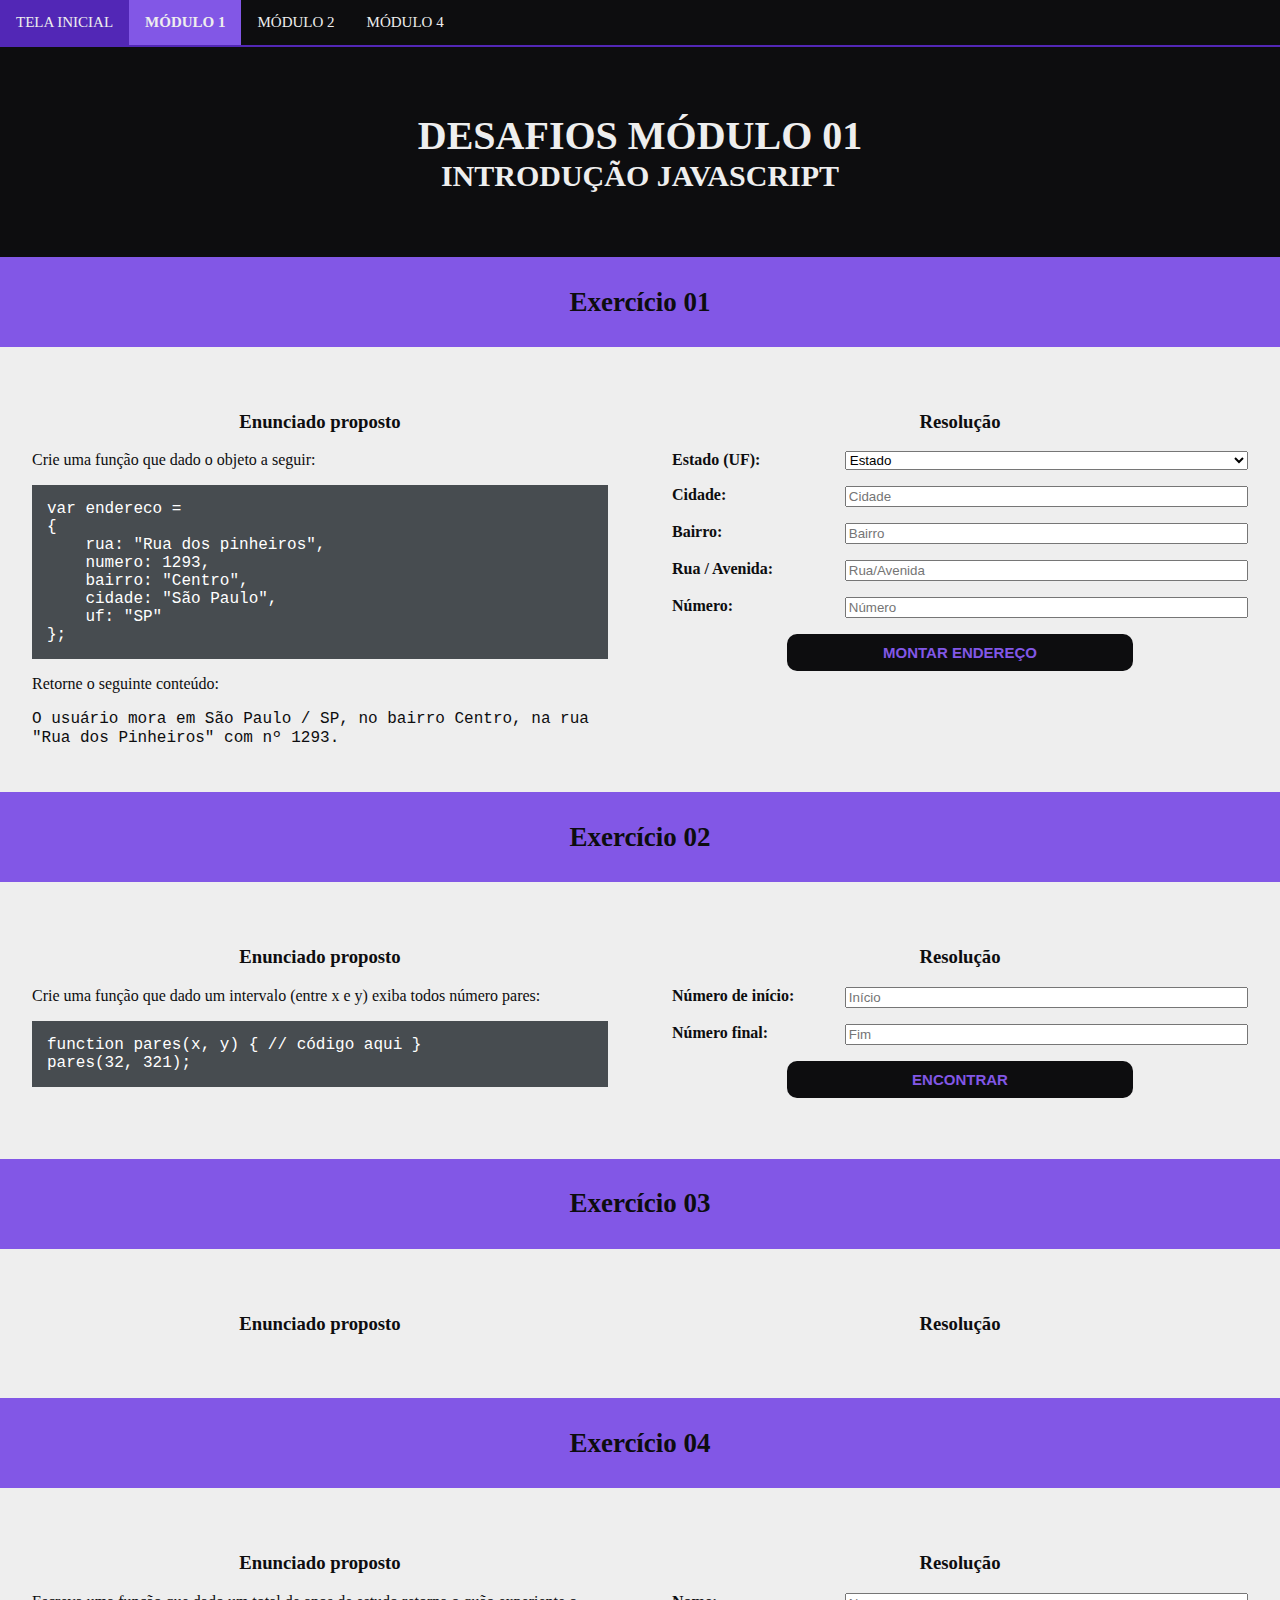
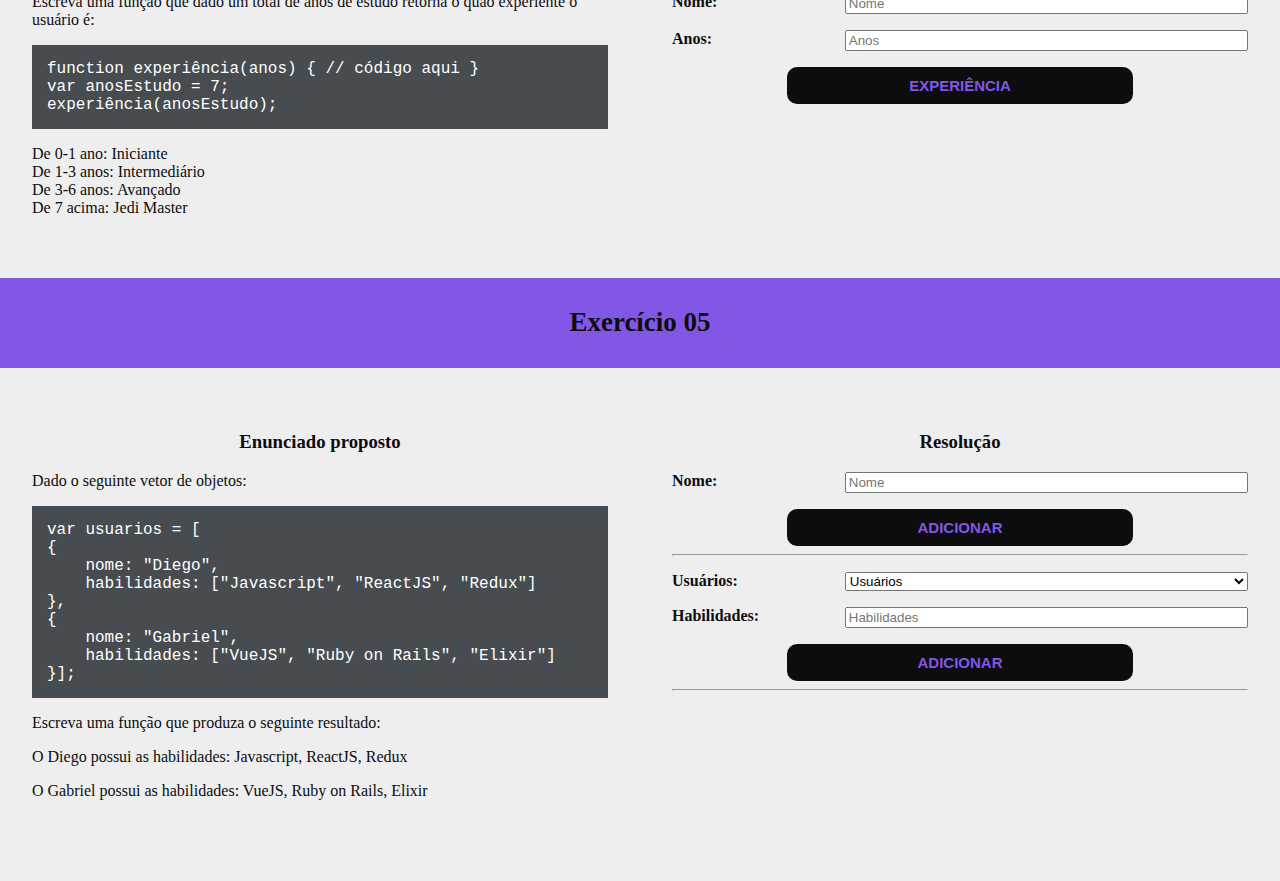
==== Desafios/modulo1.html @ 10e3eae5 "Retirando imagem meta tag" ====
<!DOCTYPE html>
<html lang="pt-BR">
<head>
    <meta charset="UTF-8">
    <meta name="viewport" content="width=device-width, initial-scale=1.0">
    <meta name="author" content="João Almeida">
    
    <link rel="stylesheet" type="text/css" href="../styles/colors.css">
    <link rel="stylesheet" type="text/css" href="../styles/style.css">
    <link rel="stylesheet" type="text/css" href="../styles/form.css">

    <link rel="shortcut icon" href="../img/favicon.png" type="image/png">
    <title>Módulo 1</title>
</head>
<body>
    <header>
        <nav id="navMenu">
        </nav>
        <div class="headerDesafios">
            <h1>Desafios módulo 01</h1>
            <h2>Introdução JavaScript</h2>
        </div>
    </header>
    <main>
        <div class="exerciseNumber">
            <h2>Exercício 01</h2>
        </div>
        <div class="grade">
            <section class="coluna">
                <h3 class="text-center">Enunciado proposto</h3>
                <p>Crie uma função que dado o objeto a seguir:</p>
                <pre class="codigo"><code>var endereco =
{
    rua: "Rua dos pinheiros",
    numero: 1293,
    bairro: "Centro",
    cidade: "São Paulo",
    uf: "SP"
};</code></pre>
                <p>Retorne o seguinte conteúdo:</p>
                <code>
                    O usuário mora em São Paulo / SP, no bairro Centro, na rua "Rua dos Pinheiros"
                    com nº 1293.
                </code>
            </section>
            <section class="coluna">
                <h3 class="text-center">Resolução</h3>
                <form method="POST">
                    <p>
                        <label for="txtEstado">Estado (UF):</label>
                        <select id="txtEstado">
                            <option value="">Estado</option>
                            <option value="PR">Paraná</option>
                            <option value="SC">Santa Catarina</option>
                            <option value="RS">Rio Grande do Sul</option>
                            <option value="SP">São Paulo</option>
                            <option value="RJ">Rio de Janeiro</option>
                            <option value="ES">Espirito Santo</option>
                        </select>
                    </p>
                    <p>
                        <label for="txtCidade">Cidade:</label>
                        <input type="text" id="txtCidade" placeholder="Cidade" />
                    </p>
                    <p>
                        <label for="txtBairro">Bairro:</label>
                        <input type="text" id="txtBairro" placeholder="Bairro" />
                    </p>
                    <p>
                        <label for="txtRua">Rua / Avenida:</label>
                        <input type="text" id="txtRua" placeholder="Rua/Avenida" />
                    </p>
                    <p>
                        <label for="txtNumero">Número:</label>
                        <input type="number" id="txtNumero" placeholder="Número" />
                    </p>
                    <button id="btnEndereco" class="btnForm" onclick="montaEndereco()">Montar endereço</button>
                </form>
                <p>
                    <span id="spanEnderecoCompleto"></span>
                </p>
            </section>
        </div>
        <div class="exerciseNumber">
            <h2>Exercício 02</h2>
        </div>
        <div class="grade">
            <section class="coluna enunciado">
                <h3 class="text-center">Enunciado proposto</h3>
                <p>Crie uma função que dado um intervalo (entre x e y) exiba todos número pares:</p>
                <pre class="codigo"><code>function pares(x, y) { // código aqui }
pares(32, 321);</code></pre>
            </section>
            <section class="coluna">
                <h3 class="text-center">Resolução</h3>
                <form method="POST">
                    <p>
                        <label for="txtInicio">Número de início:</label>
                        <input type="number" id="txtInicio" placeholder="Início" />
                    </p>
                    <p>
                        <label for="txtFim">Número final:</label>
                        <input type="number" id="txtFim" placeholder="Fim" />
                    </p>
                    <button id="btnPares" class="btnForm" onclick="pares()">Encontrar</button>
                </form>
                <p>
                    <span id="spanPares"></span>
                </p>
            </section>
        </div>
        <div class="exerciseNumber">
            <h2>Exercício 03</h2>
        </div>
        <div class="grade">
            <section class="coluna enunciado">
                <h3 class="text-center">Enunciado proposto</h3>
            </section>
            <section class="coluna resulucao">
                <h3 class="text-center">Resolução</h3>
            </section>
        </div>
        <div class="exerciseNumber">
            <h2>Exercício 04</h2>
        </div>
        <div class="grade">
            <section class="coluna enunciado">
                <h3 class="text-center">Enunciado proposto</h3>
                <p>Escreva uma função que dado um total de anos de estudo retorna o
                    quão experiente o usuário é:</p>
                <pre class="codigo"><code>function experiência(anos) { // código aqui }
var anosEstudo = 7;
experiência(anosEstudo);</code></pre>
                <ul id="listNivelExperienci">
                    <li>De 0-1 ano: Iniciante</li>
                    <li>De 1-3 anos: Intermediário</li>
                    <li>De 3-6 anos: Avançado</li>
                    <li>De 7 acima: Jedi Master</li>
                </ul>
            </section>
            <section class="coluna resulucao">
                <h3 class="text-center">Resolução</h3>
                <form method="POST" aria-labelledby="">
                    <p>
                        <label for="txtName">Nome:</label>
                        <input type="text" id="txtName" placeholder="Nome" aria-required="true" >
                    </p>
                    <p>
                        <label for="txtAge">Anos:</label>
                        <input type="number" id="txtAge" placeholder="Anos" aria-required="true" />
                    </p>
                    <button id="btnExperience" class="btnForm" onclick="experiencia()">Experiência</button>
                    <p><span id="spanExperience"></span></p>
                </form>
            </section>
        </div>
        <div class="exerciseNumber">
            <h2>Exercício 05</h2>
        </div>
        <div class="grade">
            <section class="coluna enunciado">
                <h3 class="text-center">Enunciado proposto</h3>
                <p>Dado o seguinte vetor de objetos:</p>
                <pre class="codigo"><code>var usuarios = [
{
    nome: "Diego",
    habilidades: ["Javascript", "ReactJS", "Redux"]
},
{
    nome: "Gabriel",
    habilidades: ["VueJS", "Ruby on Rails", "Elixir"]
}];</code></pre>
                <p>Escreva uma função que produza o seguinte resultado:</p>
                <p>O Diego possui as habilidades: Javascript, ReactJS, Redux</p>
                <p>O Gabriel possui as habilidades: VueJS, Ruby on Rails, Elixir</p>
            </section>
            <section class="coluna resulucao">
                <h3 class="text-center">Resolução</h3>
                <form method="post">
                    <p>
                        <label for="txtUser">Nome:</label>
                        <input type="text" id="txtUser" placeholder="Nome" />
                    </p>
                    <button type="button" class="btnForm" onclick="addUser()">Adicionar</button>
                    <hr>
                    <p>
                        <label for="ddlUsers">Usuários:</label>
                        <select id="ddlUsers">
                            <option value="">Usuários</option>
                        </select>
                        <input type="hidden" id="inputHiden">
                    </p>
                    <p>
                        <label for="txtHabilidade">Habilidades:</label>
                        <input type="text" id="txtHabilidade" placeholder="Habilidades" >
                    </p>
                    <span id="spanErro"></span>
                    <button type="button" class="btnForm" onclick="addHability()">Adicionar</button>
                </form>
                <hr>
                <ol type="1" id="listUsers">
                </ol>
            </section>
        </div>
    </main>
    <script src="../script/menu.js"></script>
    <script type="application/javascript">
        document.getElementById('btnEndereco')
                .addEventListener('click', () => event.preventDefault());
        document.getElementById('btnPares')
                .addEventListener('click', () => event.preventDefault());
        document.getElementById('btnExperience')
                .addEventListener('click', () => event.preventDefault());
        
        /* Exercício 01 */
        function montaEndereco() {
            var getState = document.getElementById('txtEstado').value;
            var getCity = document.getElementById('txtCidade').value;
            var getNeighborhood = document.getElementById('txtBairro').value;
            var getStreet = document.getElementById('txtRua').value;
            var getNumber = document.getElementById('txtNumero').value;

            const spanEndereco = document.getElementById('spanEnderecoCompleto');
            if (getState == ""
                || getCity == ""
                || getNeighborhood == ""
                || getStreet == ""
                || getNumber == ""
                )
            {
                spanEndereco.innerHTML = "Preencha todos os campos!";
                spanEndereco.style.color = "red";
                return;
            }

            const address = "O usuário mora em " + getCity + " / " + getState +
                ", no bairro " + getNeighborhood + ", na rua " + getStreet
                + " nº " + getNumber;
            
            spanEndereco.innerHTML = address;
            spanEndereco.removeAttribute('style');
        };

        /* Exercício 02 */
        function pares() {
            var x = document.getElementById('txtInicio').value;
            var y = document.getElementById('txtFim').value;
            const spanResult = document.getElementById('spanPares');

            if (x == '' || y == ''){
                spanResult.innerText = 'Preencha todos os campos!';
                spanResult.style.color = 'red';
                return;
            };

            x = parseFloat(x);
            y = parseFloat(y);

            if (x > y) {
                const z = x;
                x = y;
                y = z;
            }

            var list = [];
            while (x <= y) {
                if (x % 2 == 0)
                    list.push(x);
                
                x += 1;
            }
            
            if (list.length > 0)
                spanResult.innerText = 'Números pares: ' + list;
            else
                spanResult.innerText = 'Nenhum número par!';

            spanResult.removeAttribute('style');
        }

        /* Exercício 04 */
        function experiencia() {
            const name = document.getElementById('txtName').value;
            var age = document.getElementById('txtAge').value;
            const spanExperience = document.getElementById('spanExperience');
            
            if (age == '' || name == ''){
                spanExperience.innerText = 'Preencha todos os campos.';
                spanExperience.style.color = 'red';
                return
            }

            var experiency;
            if (age < 0) {
                spanExperience.innerText = "O número de anos precisa ser maior ou igual a 0.";
                spanExperience.style.color = 'red';                
                return;
            }
            else if (age >= 0 && age < 1)
                experiency = 'iniciante';
            else if (age >= 1 && age < 3)
                experiency = 'intermediário';
            else if (age >= 3 && age < 7)
                experiency = 'avançado';
            else
                experiency = 'Jedi Master';

            spanExperience.innerText = `O(A) ${name} é ${experiency}`;
            spanExperience.removeAttribute('style');
        }

        /* Exercício 05 */
        function addUser() {
            var user = document.getElementById('txtUser');
            
            if (user.value == null || user.value == undefined || user.value == ''){
                alert('Preencha o campo com o nome!');
                return;
            }

            const inputHiden = document.getElementById('inputHiden');
            
            var valor = 1;
            if (inputHiden.value != '')
                valor = parseInt(inputHiden.value);

            const name = user.value;
            var newItem = `<option value="${valor}">${name}</option>`;
            
            user.value = null;
            
            const ddlUsers = document.getElementById('ddlUsers');
            ddlUsers.innerHTML += newItem;
            inputHiden.value = valor + 1;
            
            newItem = `<li value="${valor}">${name}`;
            newItem += `<ul id="ul_${valor}"></ul>`;
            newItem += '</li>';

            var listUsers = document.getElementById('listUsers');
            listUsers.innerHTML += newItem;
        }

        function addHability() {
            const user = document.getElementById('ddlUsers');
            const hability = document.getElementById('txtHabilidade');
            const erro = document.getElementById('spanErro');

            if (user.value == null
                || user.value == ''
                || hability.value == null
                || hability.value == ''
            ){
                erro.innerText = 'Preencha todos os campos';
                return;
            }
            
            const ulUser = document.getElementById(`ul_${user.value}`);
            var habilityUser = ulUser.innerHTML;
            habilityUser += `<li>${hability.value}</li>`;

            ulUser.innerHTML = habilityUser;

            hability.value = '';
            erro.innerText = '';
        }

    </script>
</body>
</html>
---- styles/colors.css ----
:root {
    --color-black: #0D0D0F;
    --color-primary: #8257E6;
    --color-dark-purple: #5227b6;
    --color-white-gray: #EEE;
    --color-red: red;
}
---- styles/style.css ----
:root {
    --height-header: 25vh;
    --height-footer: 10vh;
}

html, body {
    font-size: 10px;
    color: var(--color-black);
    background-color: var(--color-white-gray);
}

html, body, h1, h2 {
    margin: 0;   
}

header {
    min-height: var(--height-header);
}

header div {
    background-color: var(--color-black);
    color: var(--color-white-gray);
    min-height: 20vh;
    padding-top: 15px;
    padding-bottom: 15px;
    
    font-size: 2rem;
    text-transform: uppercase;
    font-weight: bold;

    display: flex;
    justify-content: center;
    flex-direction: column;
    text-align: center;
}

nav {
    background-color: var(--color-black);
    overflow: hidden;
    text-transform: uppercase;
    border-bottom: 2px solid var(--color-dark-purple);
}

nav a {
    float: left;
    display: block;
    color: var(--color-white-gray);
    text-align: center;
    padding: 1.4rem 1.6rem;
    text-decoration: none;
    font-size: 1.5rem;
}

nav a:hover {
    background-color: var(--color-dark-purple);
    cursor: pointer;
}

nav a.active {
    background-color: var(--color-primary);
    font-weight: bold;
    cursor: default;
}

main {
    min-height: calc(100vh - var(--height-header) - var(--height-footer));
}

.wrapper {
    box-sizing: border-box;
    width: 90%;
    margin: 5vh auto;
}

footer {
    min-height: var(--height-footer);
    bottom: 0;
    right: 0;
    left: 0;
    
    border-top: 0.3rem solid var(--color-dark-purple);
    color: var(--color-white-gray);
    background-color: var(--color-black);
    padding-top: 3%;
    padding-bottom: 3%;
    
    text-align: center;
    font-size: 1.6rem;
    font-style: italic;    
}

footer i {
    font-size: 2.5rem;
    color: var(--color-white-gray);
}

.codigo {
    background-color: #474C50;
    color: white;
    font-family: monospace;
    padding: 15px;
}

.exerciseNumber {
    height: 10vh;
    background-color: var(--color-primary);
    font-size: 1.8rem;

    display: flex;
    flex-direction: column;
    justify-content: center;
    text-align: center;
}

.grade {
    display: grid;
    grid-template-columns: 50% 50%;
    margin-top: 5vh;
    margin-bottom: 5vh;
    font-size: 1.6rem;
}

.coluna {
    margin-left: 5%;
    margin-right: 5%;
}

.resolucao {
    font-size: 2.33rem;
}

.row {
    margin: 5%;
    font-size: 1.6rem;
}

.text-center {
    text-align: center;
}

.panel {
    border: 1px solid var(--color-dark-purple);
    border-radius: 10px;
    padding: 20px;
    margin-bottom: 2vh;
    font-size: 1.6rem;
}

.panel-heading {
    font-style: italic;
    border-bottom: 2.5px dotted var(--color-black);
}

.panel-footer {
    border-top: 2px dotted var(--color-black);
    padding-top: 20px;
    text-align: center;
    font-size: 1.4rem;
}

.panel-footer > a {
    padding: 10px;
    border: 2px solid var(--color-dark-purple);
    border-radius: 8px;
    background-color: var(--color-primary);
    color: var(--color-white-gray);
    
    text-transform: uppercase;
    text-decoration: none;
    font-weight: bold;
}

.panel-heading > h1 > .icon {
    color: var(--color-primary);
}

.fa-html5{
    color: #f06529;
}
.fa-css3-alt {
    color: #1e90ff;
}

.fa-font-awesome {
    color: #339af0;
}

.square {
    width: 100px;
    height: 100px;
    background-color: var(--color-red);
}

.error {
    color: var(--color-red) !important;
}

#olProjects > li > ul > li > a {
    text-decoration: underline;
    font-style: italic;
    color: var(--color-black);
    font-weight: bold;
}

@media (max-width: 700px){
    html, body {
        font-size: 8px;
    }
    
    nav a {
        width: 100%;
        border: 1px solid var(--color-primary);
    }
    
    .grade {
        grid-template-columns: 100% 
    }
}
---- styles/form.css ----
form {
    text-align: center;
}

form p {
    display: flex;
    justify-content: space-between;
}

form label {
    font-weight: bold;
    max-width: 25%;
}

form input, form select {
    width: 70%;
    box-sizing: border-box;
}

.btnForm {
    width: 60%;
    background-color: var(--color-black);
    color: var(--color-primary);
    text-transform: uppercase;
    font-weight: bold;
    font-size: 1.5rem;
    padding-top: 10px;
    padding-bottom: 10px;
    border: none;
    border-radius: 10px;
    transition: 300ms;
}

.btnForm:hover {
    background-color: var(--color-primary);
    color:  var(--color-black);
}

#listNivelExperienci {
    text-align: left;
    list-style-type: none;
    padding-left: 0;
}

li input {
    width: auto;
}
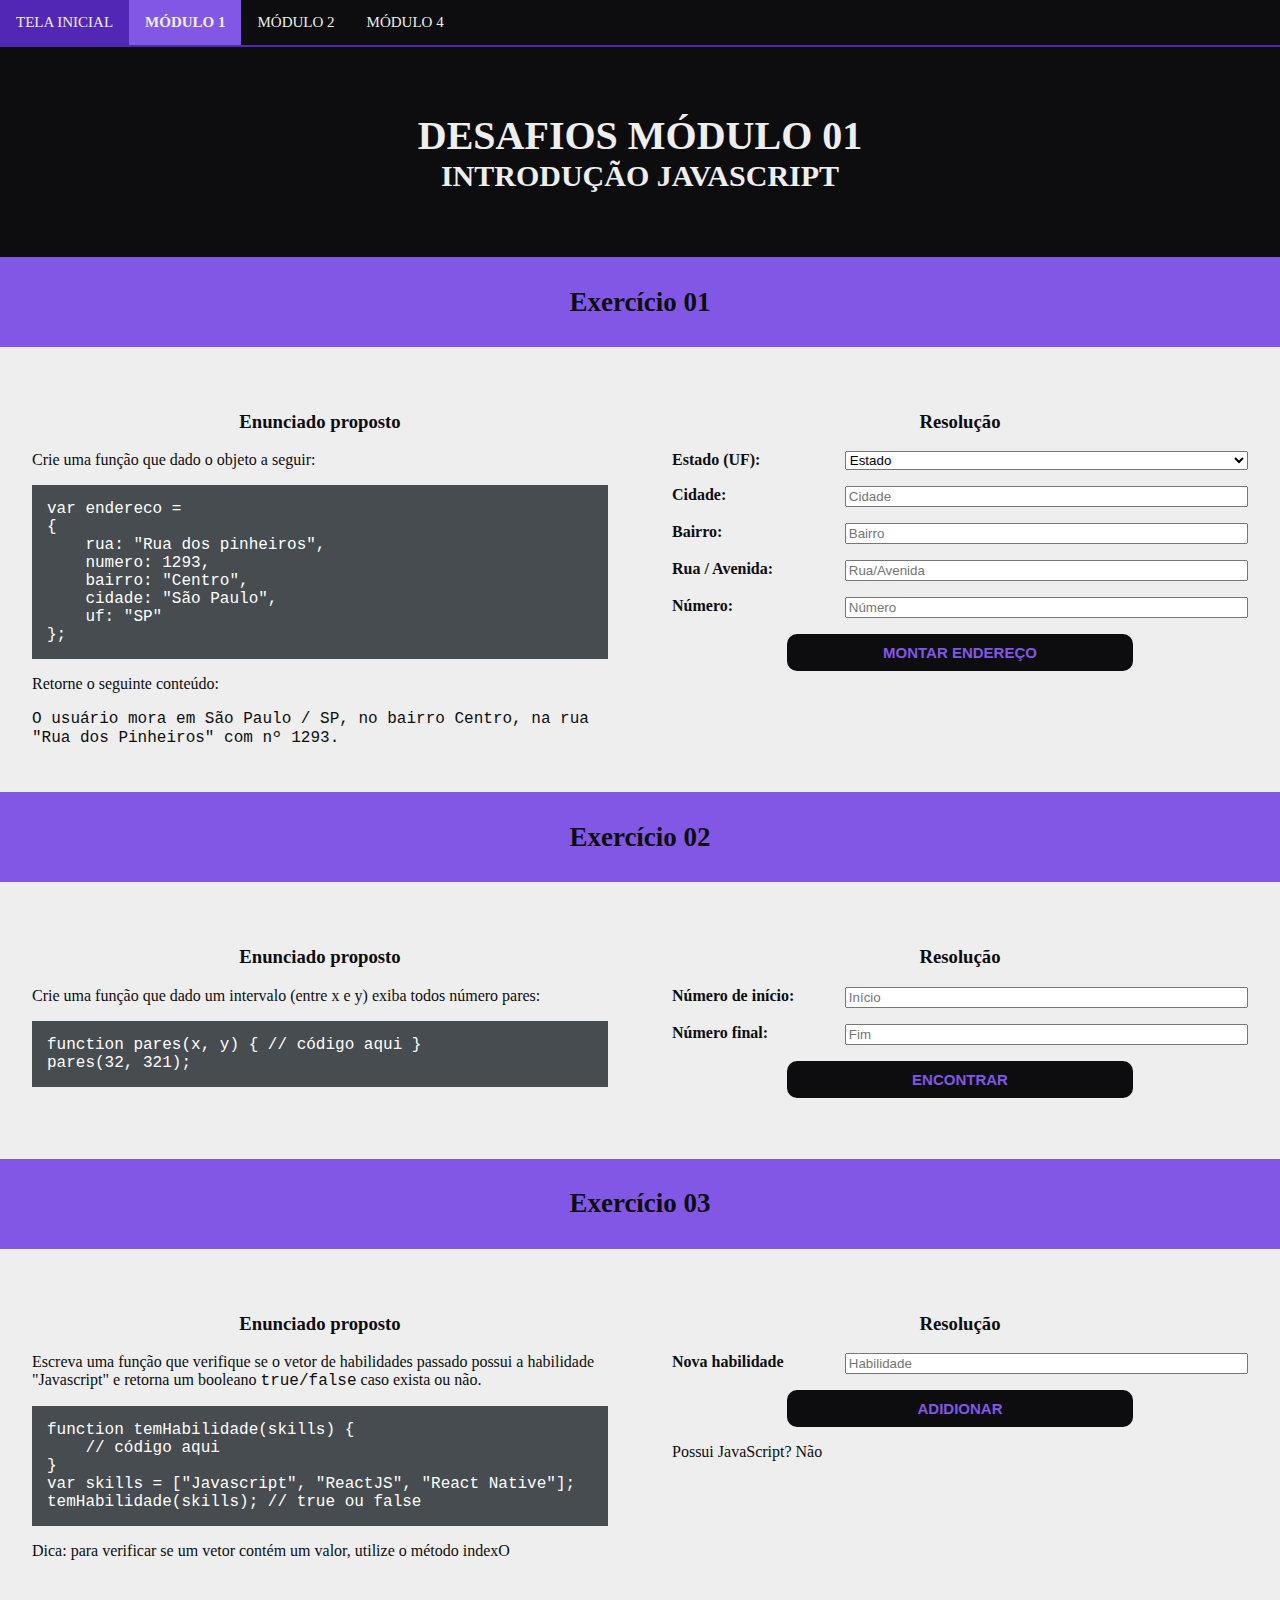
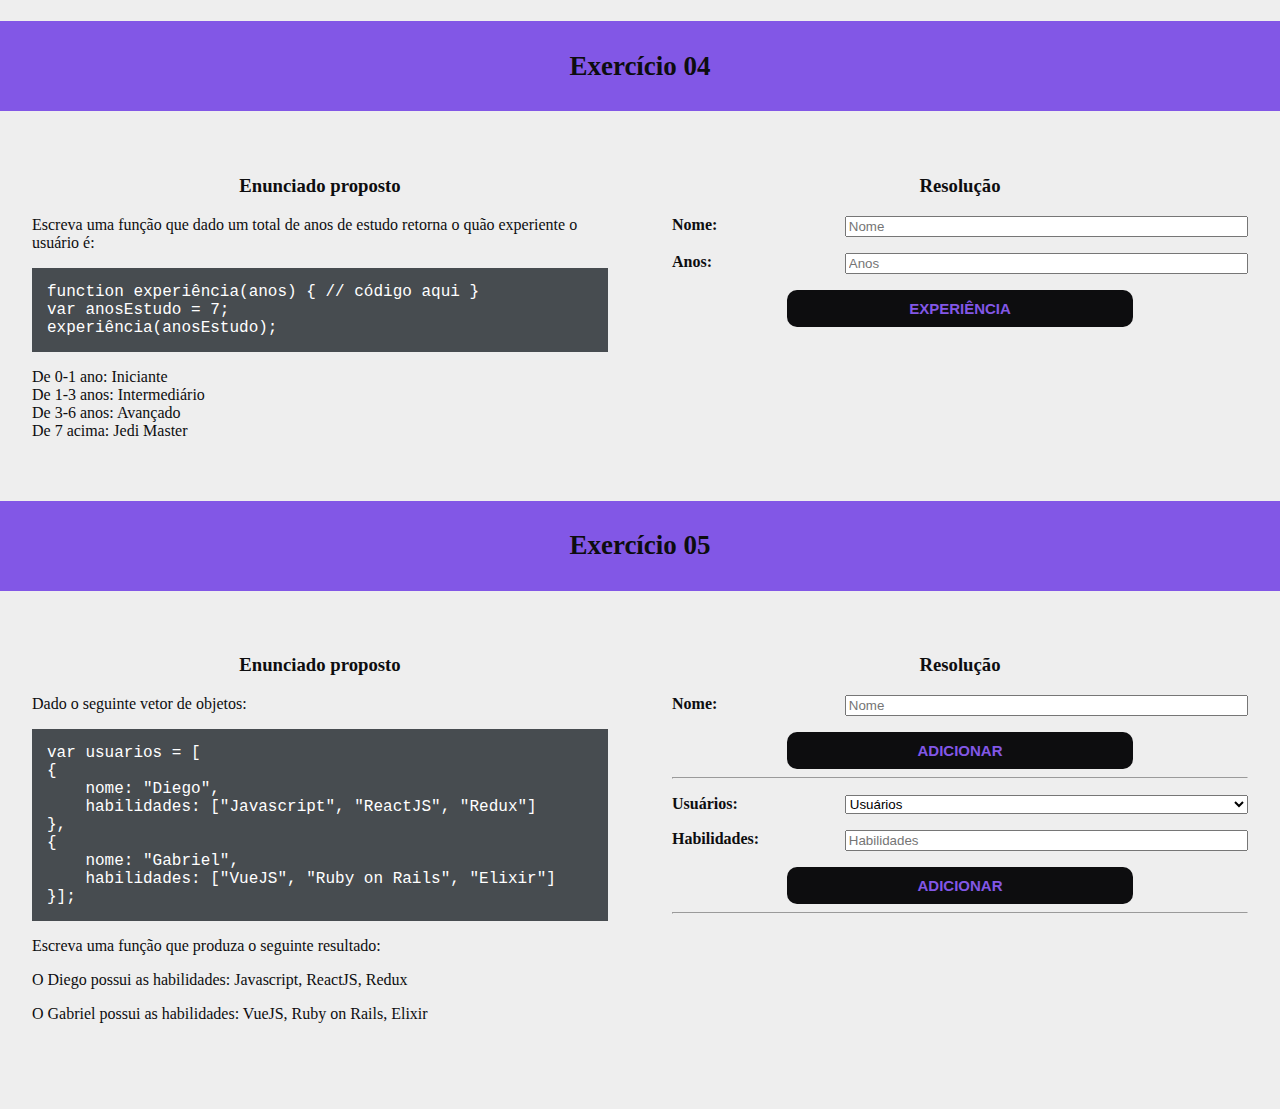
==== commit 3145b986: "Add exercício 3 módulo 1" ====
--- a/Desafios/modulo1.html
+++ b/Desafios/modulo1.html
@@ -115,9 +115,28 @@
         <div class="grade">
             <section class="coluna enunciado">
                 <h3 class="text-center">Enunciado proposto</h3>
+                <p>
+                    Escreva uma função que verifique se o vetor de habilidades passado possui a
+                    habilidade "Javascript" e retorna um booleano <kbd>true/false</kbd> caso exista ou não.
+                </p>
+                <pre class="codigo"><code>function temHabilidade(skills) {
+    // código aqui
+}
+var skills = ["Javascript", "ReactJS", "React Native"];
+temHabilidade(skills); // true ou false</code></pre>
+                <p>Dica: para verificar se um vetor contém um valor, utilize o método indexO</p>
             </section>
             <section class="coluna resulucao">
                 <h3 class="text-center">Resolução</h3>
+                <form>
+                    <p>
+                        <label for="txtNewHability">Nova habilidade</label>
+                        <input type="text" id="txtNewHability" placeholder="Habilidade" />
+                    </p>
+                    <button id="btnNewHability" class="btnForm" onclick="newHability()">Adidionar</button>
+                </form>
+                <p><span id="spanExists">Possui JavaScript? Não</span></p>
+                <ul id="listHabilities"></ul>
             </section>
         </div>
         <div class="exerciseNumber">
@@ -140,7 +159,7 @@
             </section>
             <section class="coluna resulucao">
                 <h3 class="text-center">Resolução</h3>
-                <form method="POST" aria-labelledby="">
+                <form>
                     <p>
                         <label for="txtName">Nome:</label>
                         <input type="text" id="txtName" placeholder="Nome" aria-required="true" >
@@ -205,15 +224,12 @@
     </main>
     <script src="../script/menu.js"></script>
     <script type="application/javascript">
-        document.getElementById('btnEndereco')
-                .addEventListener('click', () => event.preventDefault());
-        document.getElementById('btnPares')
-                .addEventListener('click', () => event.preventDefault());
-        document.getElementById('btnExperience')
-                .addEventListener('click', () => event.preventDefault());
         
         /* Exercício 01 */
         function montaEndereco() {
+            event.preventDefault();
+            event.stopPropagation();
+
             var getState = document.getElementById('txtEstado').value;
             var getCity = document.getElementById('txtCidade').value;
             var getNeighborhood = document.getElementById('txtBairro').value;
@@ -243,6 +259,9 @@
 
         /* Exercício 02 */
         function pares() {
+            event.preventDefault();
+            event.stopPropagation();
+
             var x = document.getElementById('txtInicio').value;
             var y = document.getElementById('txtFim').value;
             const spanResult = document.getElementById('spanPares');
@@ -278,8 +297,39 @@
             spanResult.removeAttribute('style');
         }
 
+        /* Exercício 03 */
+        var habilities = [];
+
+        function newHability() {
+            event.preventDefault();
+            event.stopPropagation();
+
+            const hability = document.getElementById('txtNewHability').value;
+            if (habilities.indexOf(hability) == -1){
+                habilities.push(hability);
+                
+                const itemList = document.createElement('li');
+                itemList.innerText = hability;
+                itemList.id = hability;
+                
+                const listHability = document.getElementById('listHabilities');
+                listHability.appendChild(itemList);
+            }
+
+            const search = habilities.indexOf('JavaScript');
+            
+            if(search != -1){
+                document.getElementById('spanExists').innerText = 'Possui JavaScript? Sim';
+            } else {
+                document.getElementById('spanExists').innerText = 'Possui JavaScript? Não';
+            }
+        }
+
         /* Exercício 04 */
         function experiencia() {
+            event.preventDefault();
+            event.stopPropagation();
+
             const name = document.getElementById('txtName').value;
             var age = document.getElementById('txtAge').value;
             const spanExperience = document.getElementById('spanExperience');
@@ -311,6 +361,9 @@
 
         /* Exercício 05 */
         function addUser() {
+            event.preventDefault();
+            event.stopPropagation();
+
             var user = document.getElementById('txtUser');
             
             if (user.value == null || user.value == undefined || user.value == ''){
@@ -341,7 +394,11 @@
             listUsers.innerHTML += newItem;
         }
 
+        /* Exercício 05 */
         function addHability() {
+            event.preventDefault();
+            event.stopPropagation();
+
             const user = document.getElementById('ddlUsers');
             const hability = document.getElementById('txtHabilidade');
             const erro = document.getElementById('spanErro');
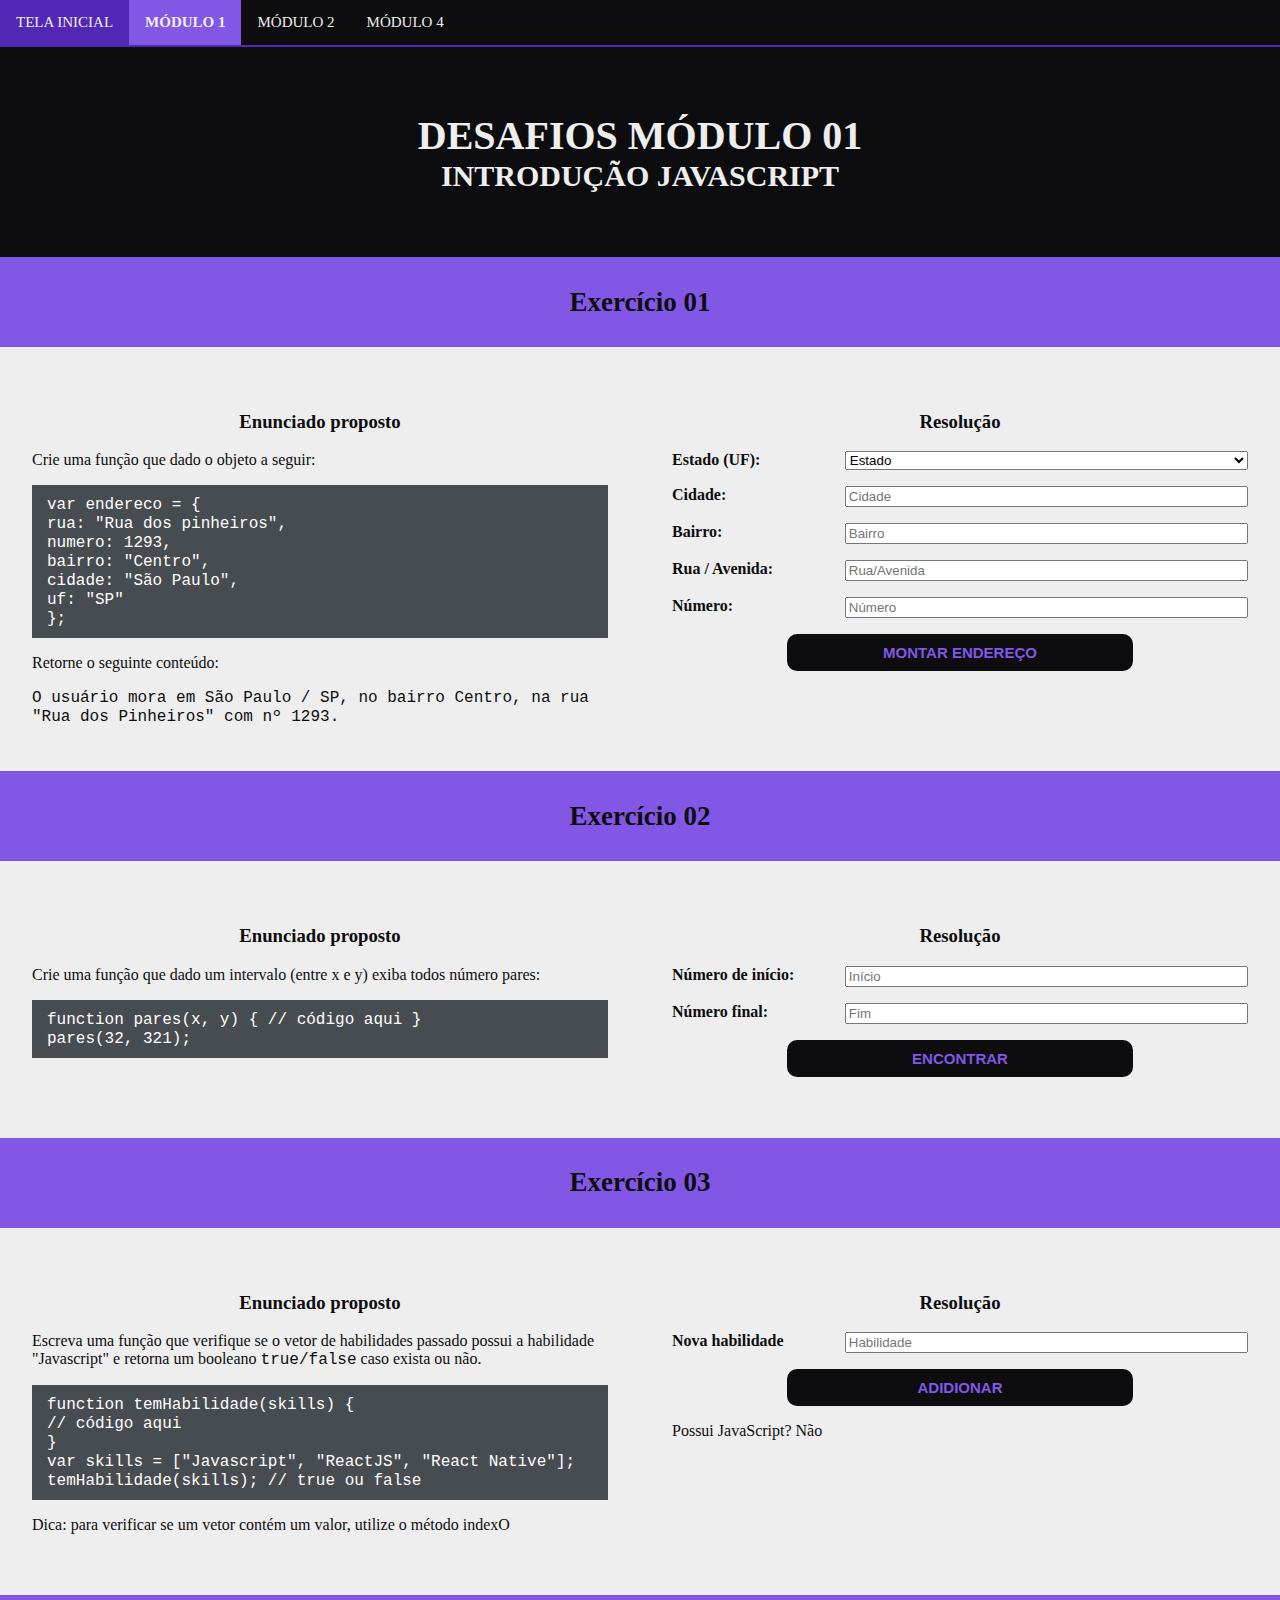
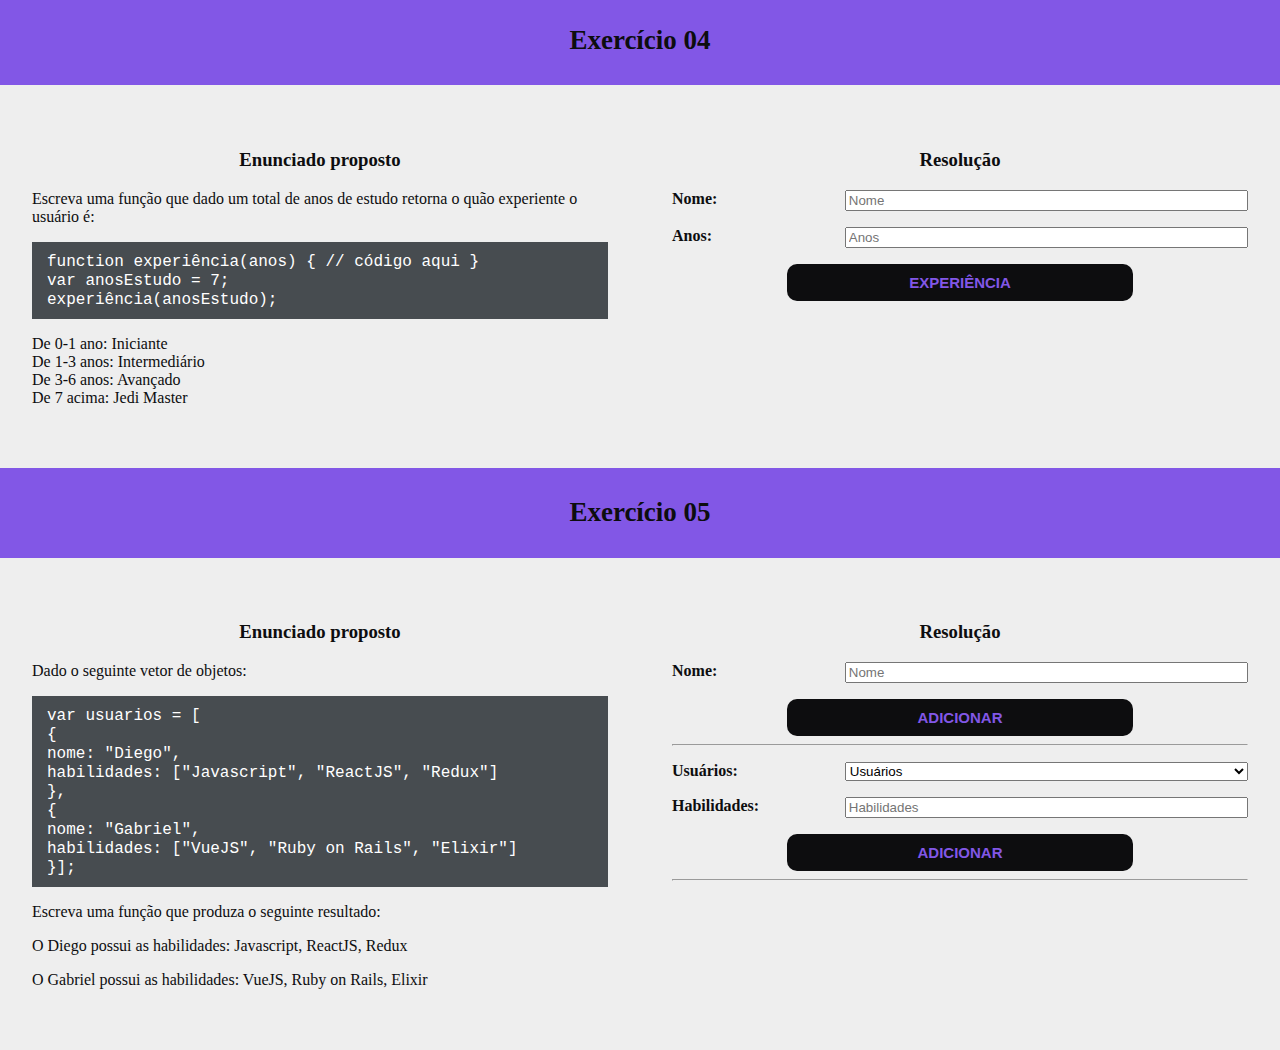
==== commit a953c818: "Melhorias menu e blocos de código" ====
--- a/Desafios/modulo1.html
+++ b/Desafios/modulo1.html
@@ -5,7 +5,6 @@
     <meta name="viewport" content="width=device-width, initial-scale=1.0">
     <meta name="author" content="João Almeida">
     
-    <link rel="stylesheet" type="text/css" href="../styles/colors.css">
     <link rel="stylesheet" type="text/css" href="../styles/style.css">
     <link rel="stylesheet" type="text/css" href="../styles/form.css">
 
@@ -29,14 +28,16 @@
             <section class="coluna">
                 <h3 class="text-center">Enunciado proposto</h3>
                 <p>Crie uma função que dado o objeto a seguir:</p>
-                <pre class="codigo"><code>var endereco =
-{
-    rua: "Rua dos pinheiros",
-    numero: 1293,
-    bairro: "Centro",
-    cidade: "São Paulo",
-    uf: "SP"
-};</code></pre>
+                <div class="codigo"><code>
+                    var endereco =
+                    {<br />
+                        rua: "Rua dos pinheiros",<br />
+                        numero: 1293,<br />
+                        bairro: "Centro",<br />
+                        cidade: "São Paulo",<br />
+                        uf: "SP"<br />
+                    };
+                </code></div>
                 <p>Retorne o seguinte conteúdo:</p>
                 <code>
                     O usuário mora em São Paulo / SP, no bairro Centro, na rua "Rua dos Pinheiros"
@@ -88,8 +89,10 @@
             <section class="coluna enunciado">
                 <h3 class="text-center">Enunciado proposto</h3>
                 <p>Crie uma função que dado um intervalo (entre x e y) exiba todos número pares:</p>
-                <pre class="codigo"><code>function pares(x, y) { // código aqui }
-pares(32, 321);</code></pre>
+                <div class="codigo"><code>
+                    function pares(x, y) { // código aqui }<br />
+                    pares(32, 321);
+                </code></div>
             </section>
             <section class="coluna">
                 <h3 class="text-center">Resolução</h3>
@@ -119,11 +122,13 @@
                     Escreva uma função que verifique se o vetor de habilidades passado possui a
                     habilidade "Javascript" e retorna um booleano <kbd>true/false</kbd> caso exista ou não.
                 </p>
-                <pre class="codigo"><code>function temHabilidade(skills) {
-    // código aqui
-}
-var skills = ["Javascript", "ReactJS", "React Native"];
-temHabilidade(skills); // true ou false</code></pre>
+                <div class="codigo"><code>
+                    function temHabilidade(skills) {<br />
+                        // código aqui<br />
+                    }<br />
+                    var skills = ["Javascript", "ReactJS", "React Native"];<br />
+                    temHabilidade(skills); // true ou false
+                </code></div>
                 <p>Dica: para verificar se um vetor contém um valor, utilize o método indexO</p>
             </section>
             <section class="coluna resulucao">
@@ -147,9 +152,11 @@
                 <h3 class="text-center">Enunciado proposto</h3>
                 <p>Escreva uma função que dado um total de anos de estudo retorna o
                     quão experiente o usuário é:</p>
-                <pre class="codigo"><code>function experiência(anos) { // código aqui }
-var anosEstudo = 7;
-experiência(anosEstudo);</code></pre>
+                <div class="codigo"><code>
+                    function experiência(anos) { // código aqui }<br />
+                    var anosEstudo = 7;<br />
+                    experiência(anosEstudo);
+                </code></div>
                 <ul id="listNivelExperienci">
                     <li>De 0-1 ano: Iniciante</li>
                     <li>De 1-3 anos: Intermediário</li>
@@ -180,15 +187,19 @@
             <section class="coluna enunciado">
                 <h3 class="text-center">Enunciado proposto</h3>
                 <p>Dado o seguinte vetor de objetos:</p>
-                <pre class="codigo"><code>var usuarios = [
-{
-    nome: "Diego",
-    habilidades: ["Javascript", "ReactJS", "Redux"]
-},
-{
-    nome: "Gabriel",
-    habilidades: ["VueJS", "Ruby on Rails", "Elixir"]
-}];</code></pre>
+                <div class="codigo">
+                    <code>
+                        var usuarios = [<br />
+                        {<br />
+                            nome: "Diego",<br />
+                            habilidades: ["Javascript", "ReactJS", "Redux"]<br />
+                        },<br />
+                        {<br />
+                            nome: "Gabriel",<br />
+                            habilidades: ["VueJS", "Ruby on Rails", "Elixir"]<br />
+                        }];
+                    </code>
+                </div>
                 <p>Escreva uma função que produza o seguinte resultado:</p>
                 <p>O Diego possui as habilidades: Javascript, ReactJS, Redux</p>
                 <p>O Gabriel possui as habilidades: VueJS, Ruby on Rails, Elixir</p>
--- a/styles/style.css
+++ b/styles/style.css
@@ -1,6 +1,12 @@
 :root {
     --height-header: 25vh;
     --height-footer: 10vh;
+    /* Colors */
+    --color-black: #0D0D0F;
+    --color-primary: #8257E6;
+    --color-dark-purple: #5227b6;
+    --color-white-gray: #EEE;
+    --color-red: red;
 }
 
 html, body {
@@ -97,8 +103,7 @@
 .codigo {
     background-color: #474C50;
     color: white;
-    font-family: monospace;
-    padding: 15px;
+    padding: 10px 15px;
 }
 
 .exerciseNumber {
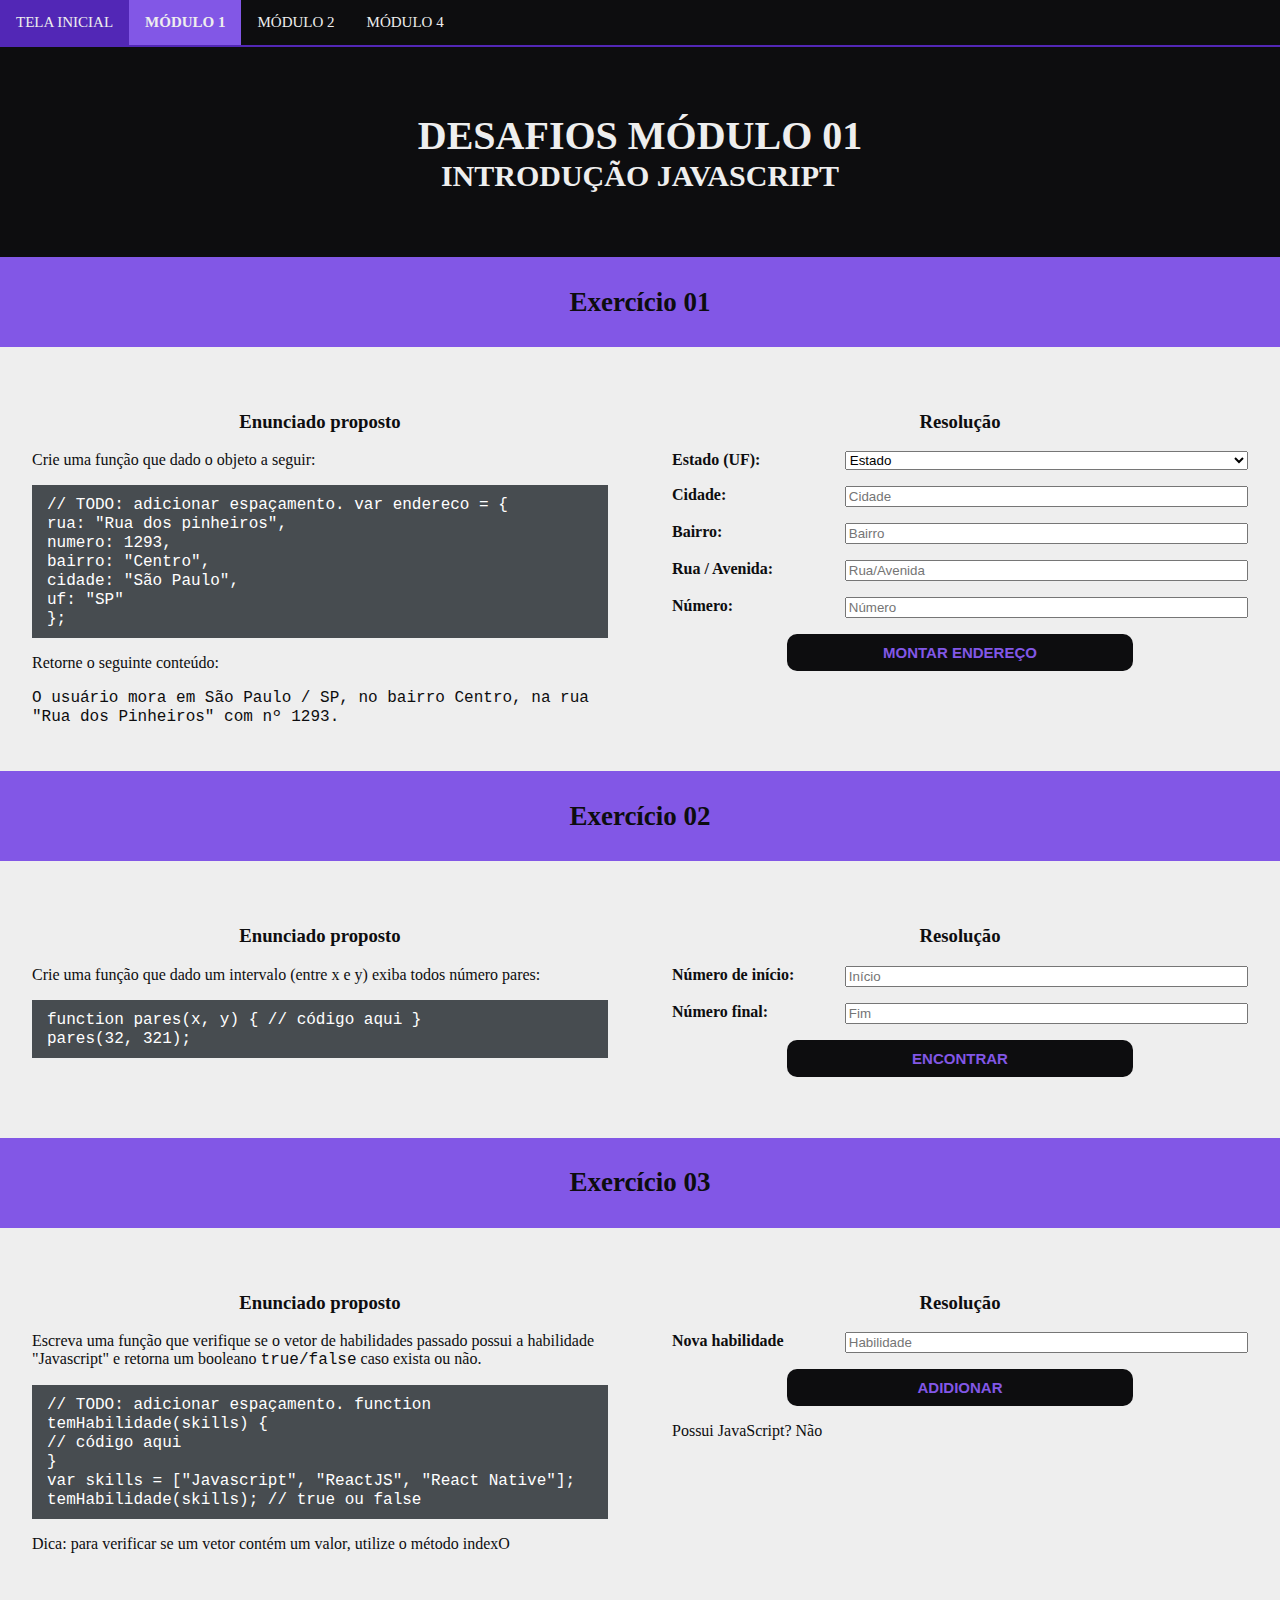
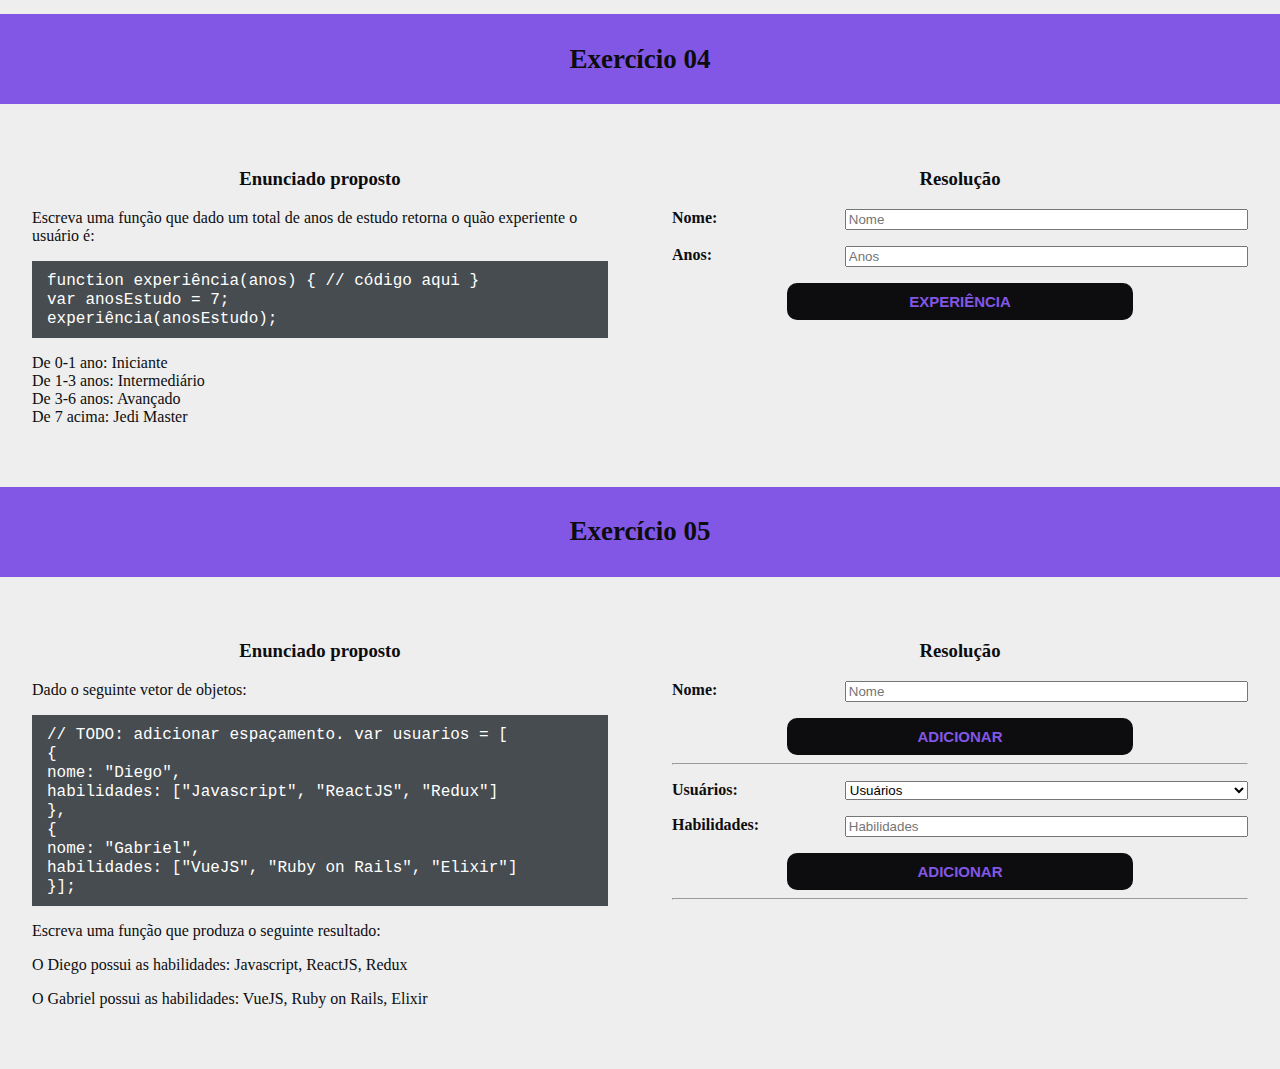
==== commit c4bfe198: "Add TODO" ====
--- a/Desafios/modulo1.html
+++ b/Desafios/modulo1.html
@@ -29,6 +29,7 @@
                 <h3 class="text-center">Enunciado proposto</h3>
                 <p>Crie uma função que dado o objeto a seguir:</p>
                 <div class="codigo"><code>
+                    // TODO: adicionar espaçamento.
                     var endereco =
                     {<br />
                         rua: "Rua dos pinheiros",<br />
@@ -123,6 +124,7 @@
                     habilidade "Javascript" e retorna um booleano <kbd>true/false</kbd> caso exista ou não.
                 </p>
                 <div class="codigo"><code>
+                    // TODO: adicionar espaçamento.
                     function temHabilidade(skills) {<br />
                         // código aqui<br />
                     }<br />
@@ -189,6 +191,7 @@
                 <p>Dado o seguinte vetor de objetos:</p>
                 <div class="codigo">
                     <code>
+                        // TODO: adicionar espaçamento.
                         var usuarios = [<br />
                         {<br />
                             nome: "Diego",<br />
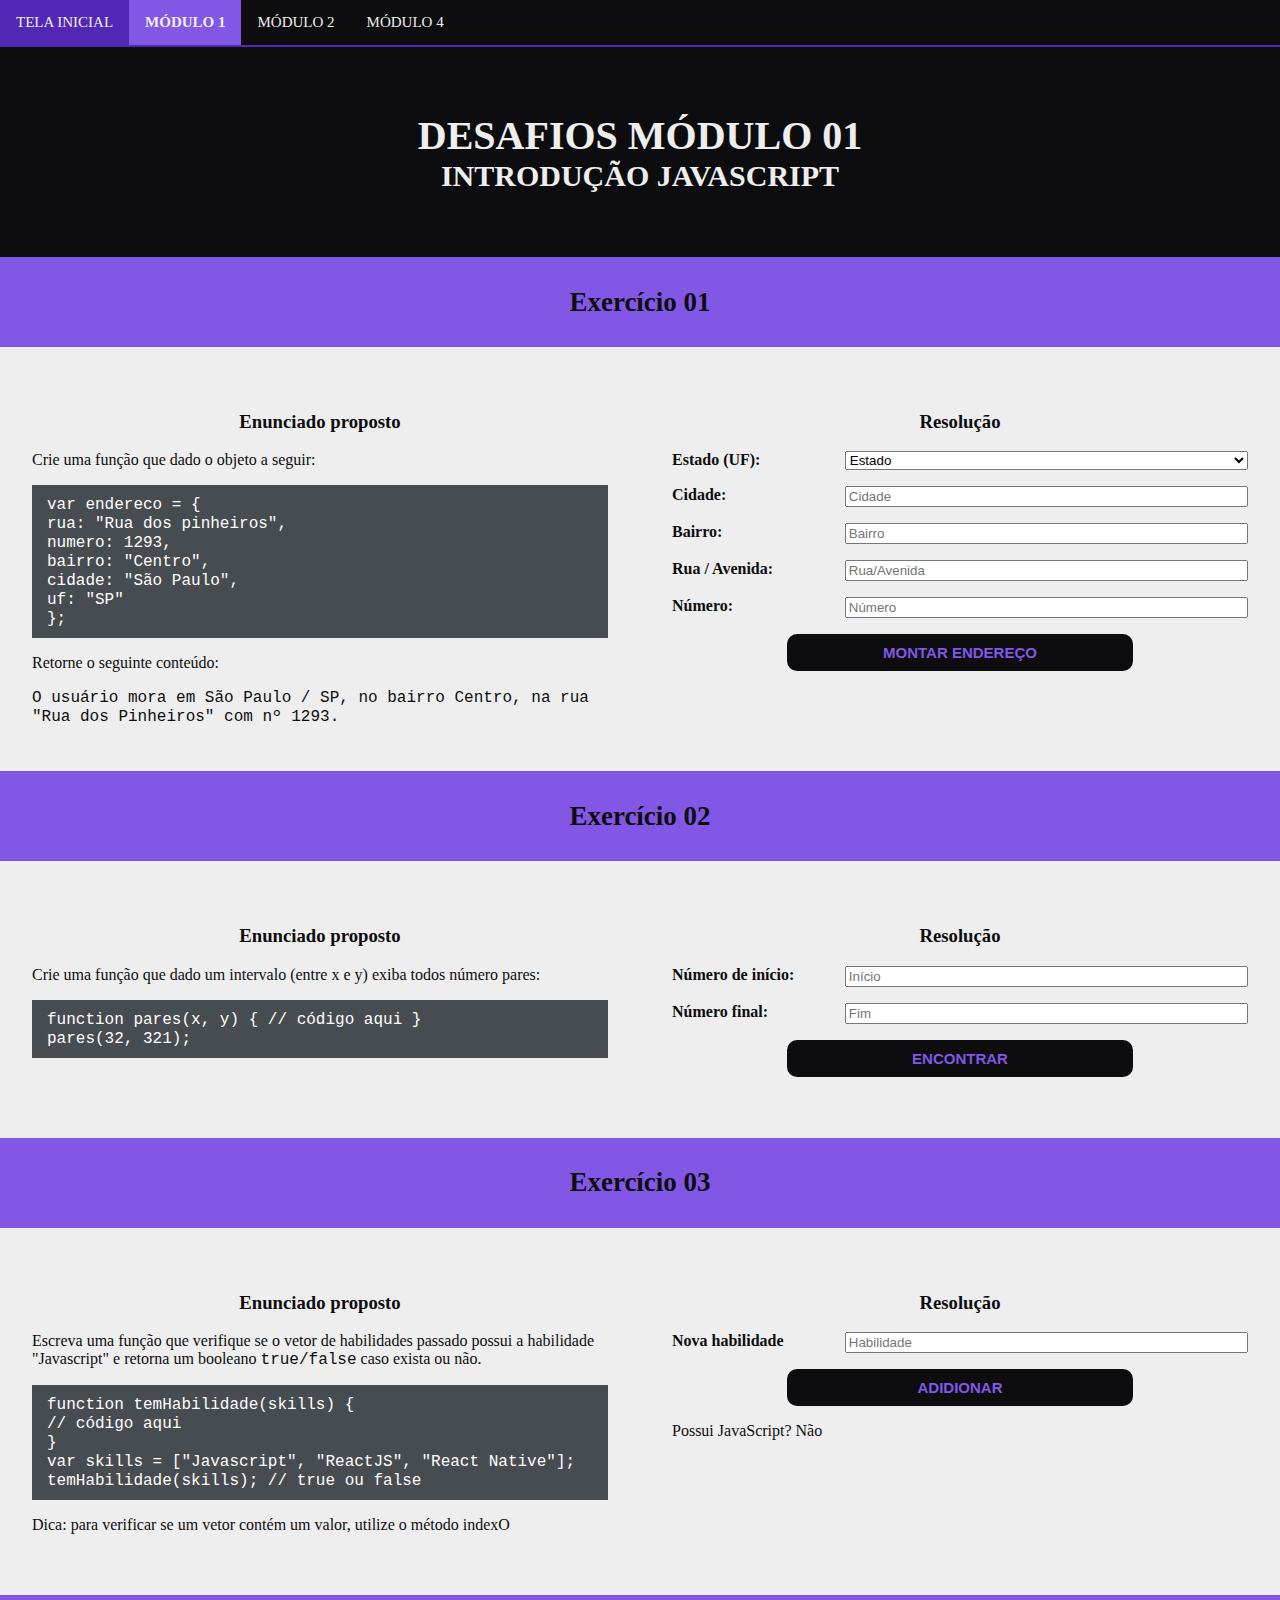
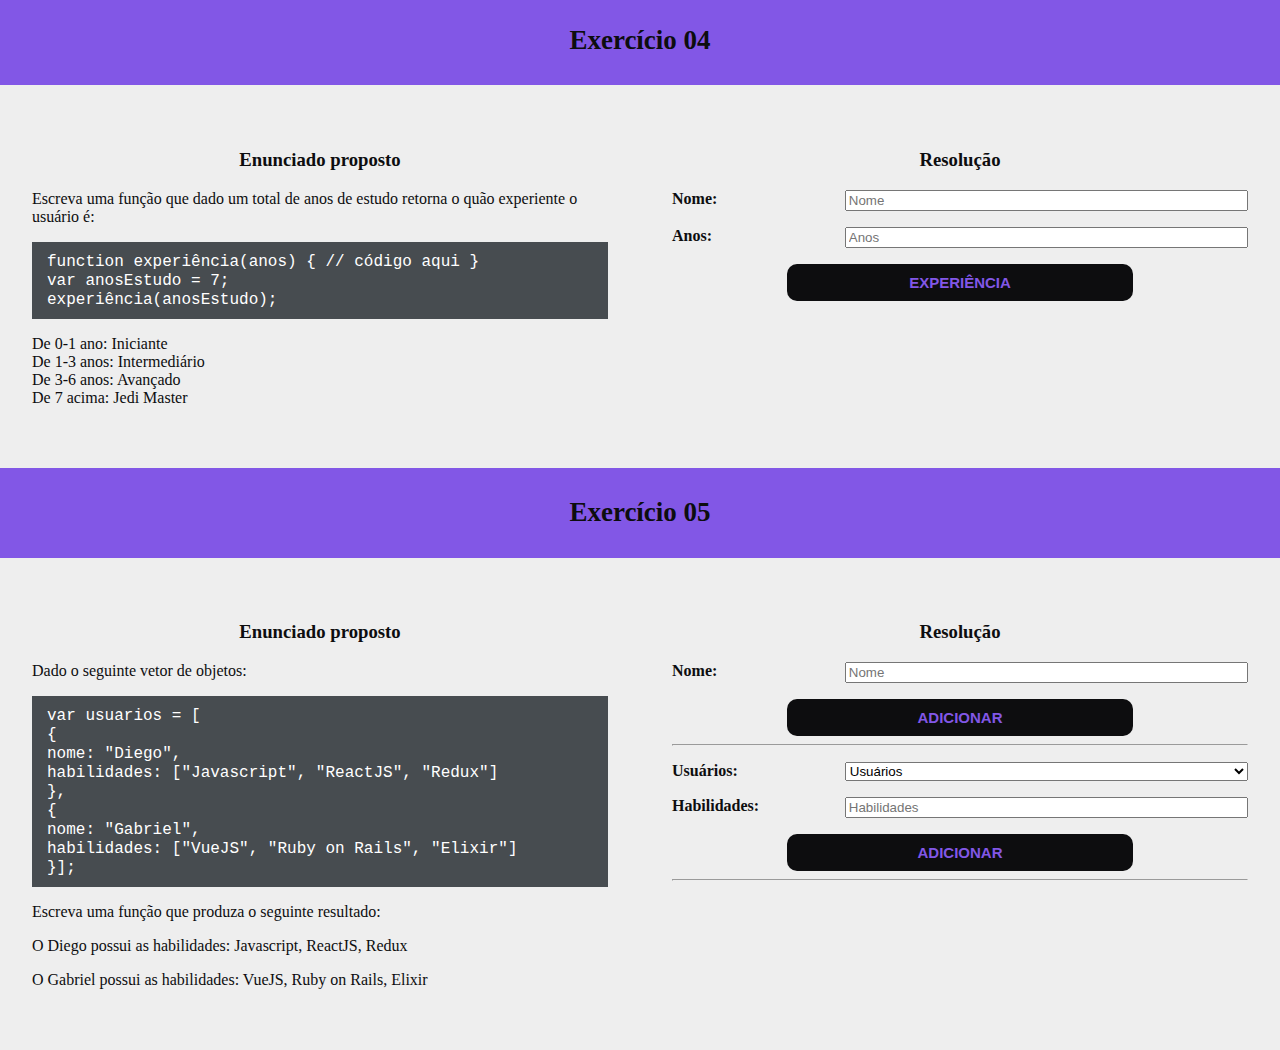
==== commit 12d47ba1: "Ajuste" ====
--- a/Desafios/modulo1.html
+++ b/Desafios/modulo1.html
@@ -28,8 +28,8 @@
             <section class="coluna">
                 <h3 class="text-center">Enunciado proposto</h3>
                 <p>Crie uma função que dado o objeto a seguir:</p>
+                <!-- TODO: adicionar espaçamento. -->
                 <div class="codigo"><code>
-                    // TODO: adicionar espaçamento.
                     var endereco =
                     {<br />
                         rua: "Rua dos pinheiros",<br />
@@ -124,7 +124,7 @@
                     habilidade "Javascript" e retorna um booleano <kbd>true/false</kbd> caso exista ou não.
                 </p>
                 <div class="codigo"><code>
-                    // TODO: adicionar espaçamento.
+                    <!-- TODO: adicionar espaçamento. -->
                     function temHabilidade(skills) {<br />
                         // código aqui<br />
                     }<br />
@@ -189,9 +189,9 @@
             <section class="coluna enunciado">
                 <h3 class="text-center">Enunciado proposto</h3>
                 <p>Dado o seguinte vetor de objetos:</p>
+                <!-- TODO: adicionar espaçamento. -->
                 <div class="codigo">
                     <code>
-                        // TODO: adicionar espaçamento.
                         var usuarios = [<br />
                         {<br />
                             nome: "Diego",<br />
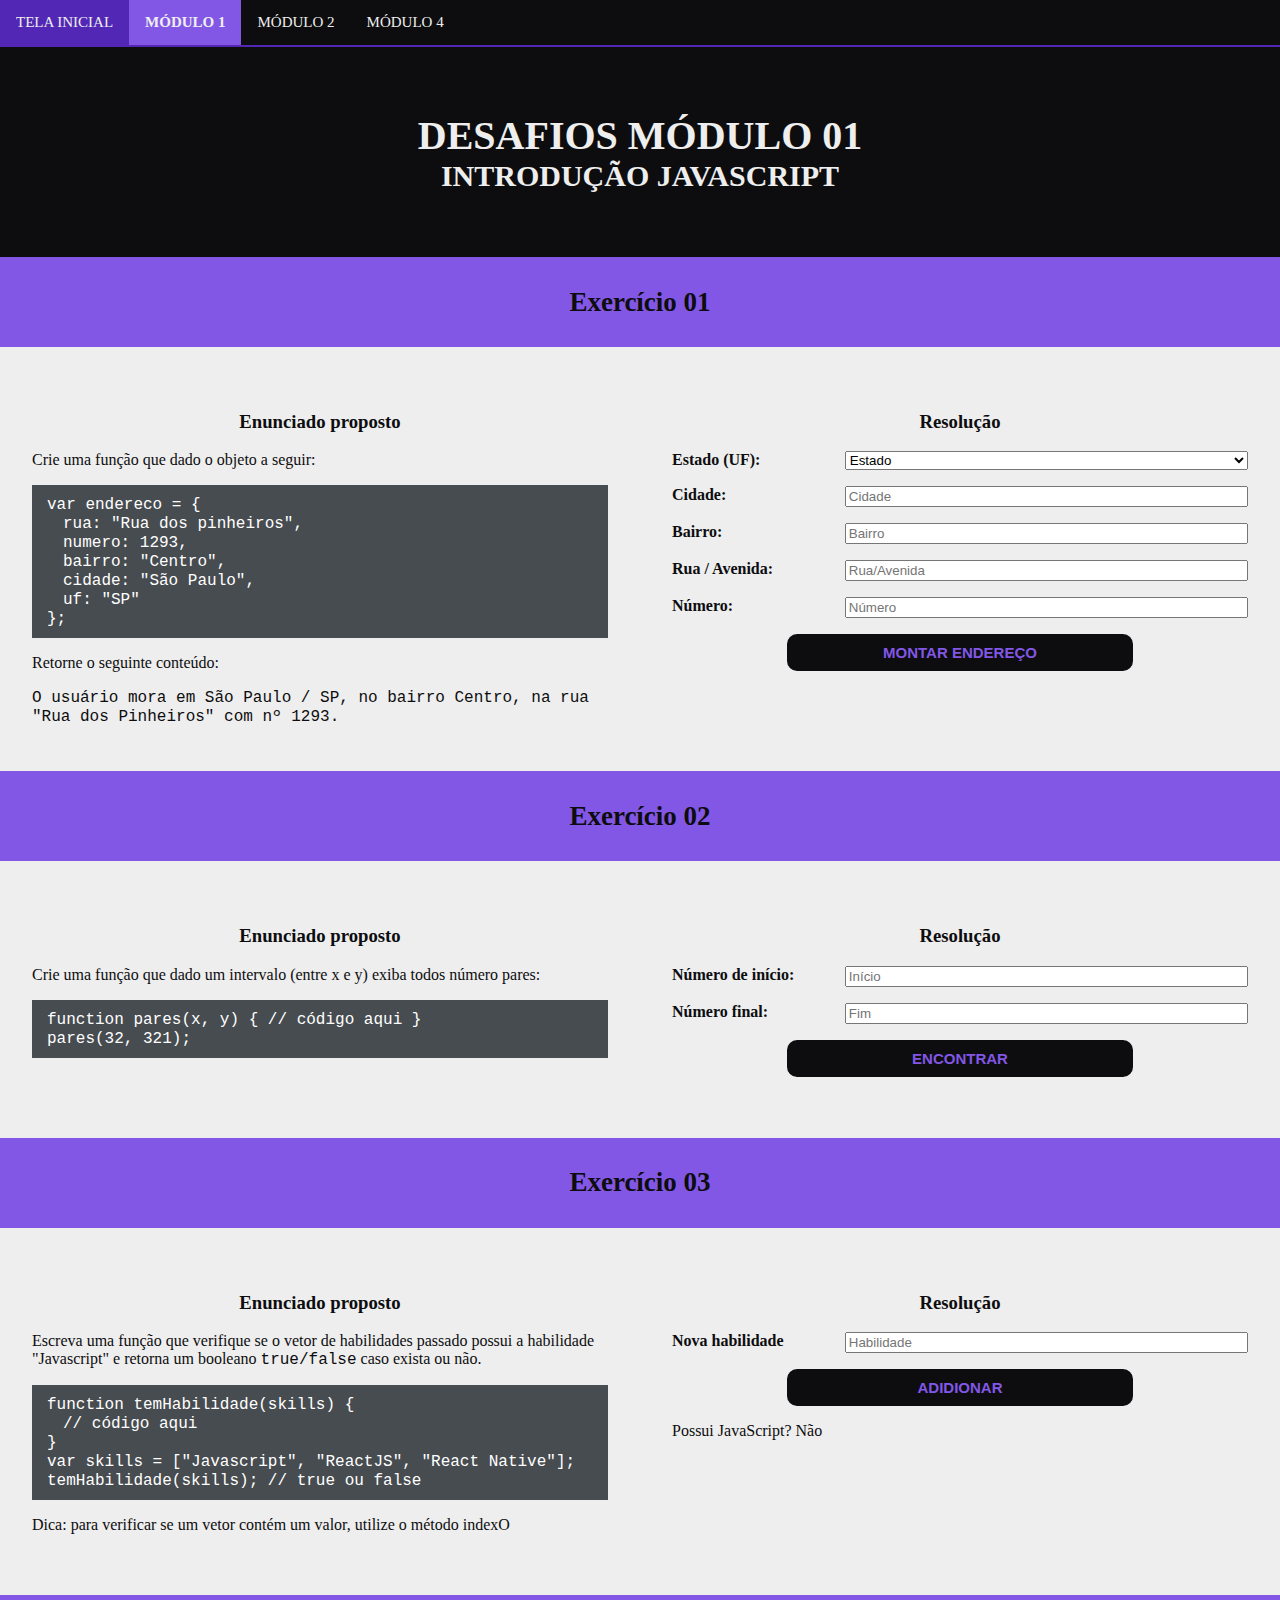
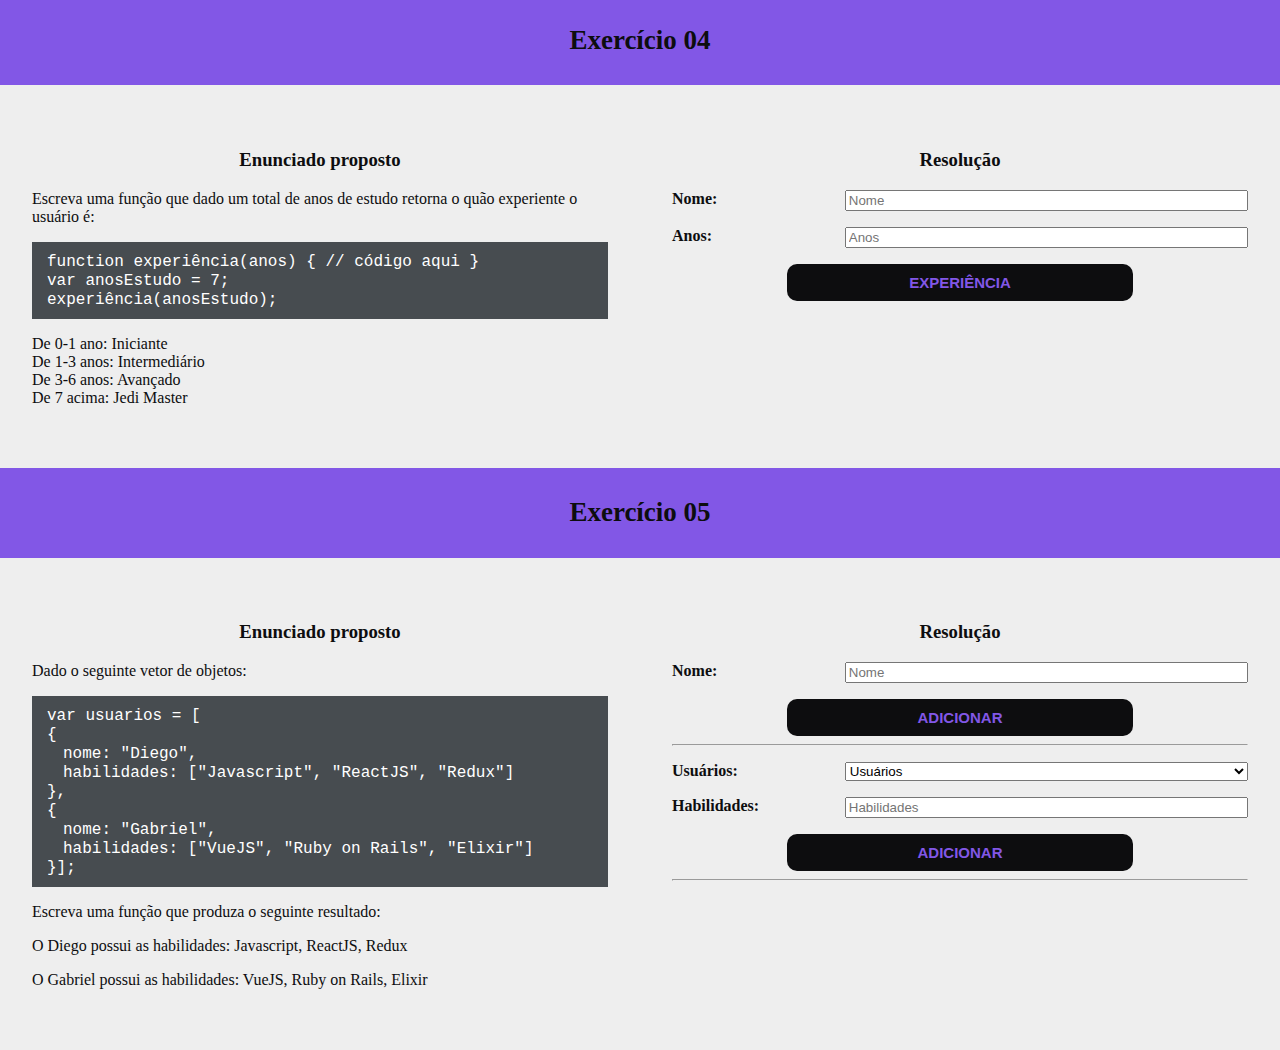
==== commit cd4c99d6: "Retirando tag pre" ====
--- a/Desafios/modulo1.html
+++ b/Desafios/modulo1.html
@@ -28,15 +28,14 @@
             <section class="coluna">
                 <h3 class="text-center">Enunciado proposto</h3>
                 <p>Crie uma função que dado o objeto a seguir:</p>
-                <!-- TODO: adicionar espaçamento. -->
                 <div class="codigo"><code>
                     var endereco =
                     {<br />
-                        rua: "Rua dos pinheiros",<br />
-                        numero: 1293,<br />
-                        bairro: "Centro",<br />
-                        cidade: "São Paulo",<br />
-                        uf: "SP"<br />
+                        &emsp;rua: "Rua dos pinheiros",<br />
+                        &emsp;numero: 1293,<br />
+                        &emsp;bairro: "Centro",<br />
+                        &emsp;cidade: "São Paulo",<br />
+                        &emsp;uf: "SP"<br />
                     };
                 </code></div>
                 <p>Retorne o seguinte conteúdo:</p>
@@ -124,9 +123,8 @@
                     habilidade "Javascript" e retorna um booleano <kbd>true/false</kbd> caso exista ou não.
                 </p>
                 <div class="codigo"><code>
-                    <!-- TODO: adicionar espaçamento. -->
                     function temHabilidade(skills) {<br />
-                        // código aqui<br />
+                        &emsp;// código aqui<br />
                     }<br />
                     var skills = ["Javascript", "ReactJS", "React Native"];<br />
                     temHabilidade(skills); // true ou false
@@ -189,17 +187,16 @@
             <section class="coluna enunciado">
                 <h3 class="text-center">Enunciado proposto</h3>
                 <p>Dado o seguinte vetor de objetos:</p>
-                <!-- TODO: adicionar espaçamento. -->
                 <div class="codigo">
                     <code>
                         var usuarios = [<br />
                         {<br />
-                            nome: "Diego",<br />
-                            habilidades: ["Javascript", "ReactJS", "Redux"]<br />
+                            &emsp;nome: "Diego",<br />
+                            &emsp;habilidades: ["Javascript", "ReactJS", "Redux"]<br />
                         },<br />
                         {<br />
-                            nome: "Gabriel",<br />
-                            habilidades: ["VueJS", "Ruby on Rails", "Elixir"]<br />
+                            &emsp;nome: "Gabriel",<br />
+                            &emsp;habilidades: ["VueJS", "Ruby on Rails", "Elixir"]<br />
                         }];
                     </code>
                 </div>
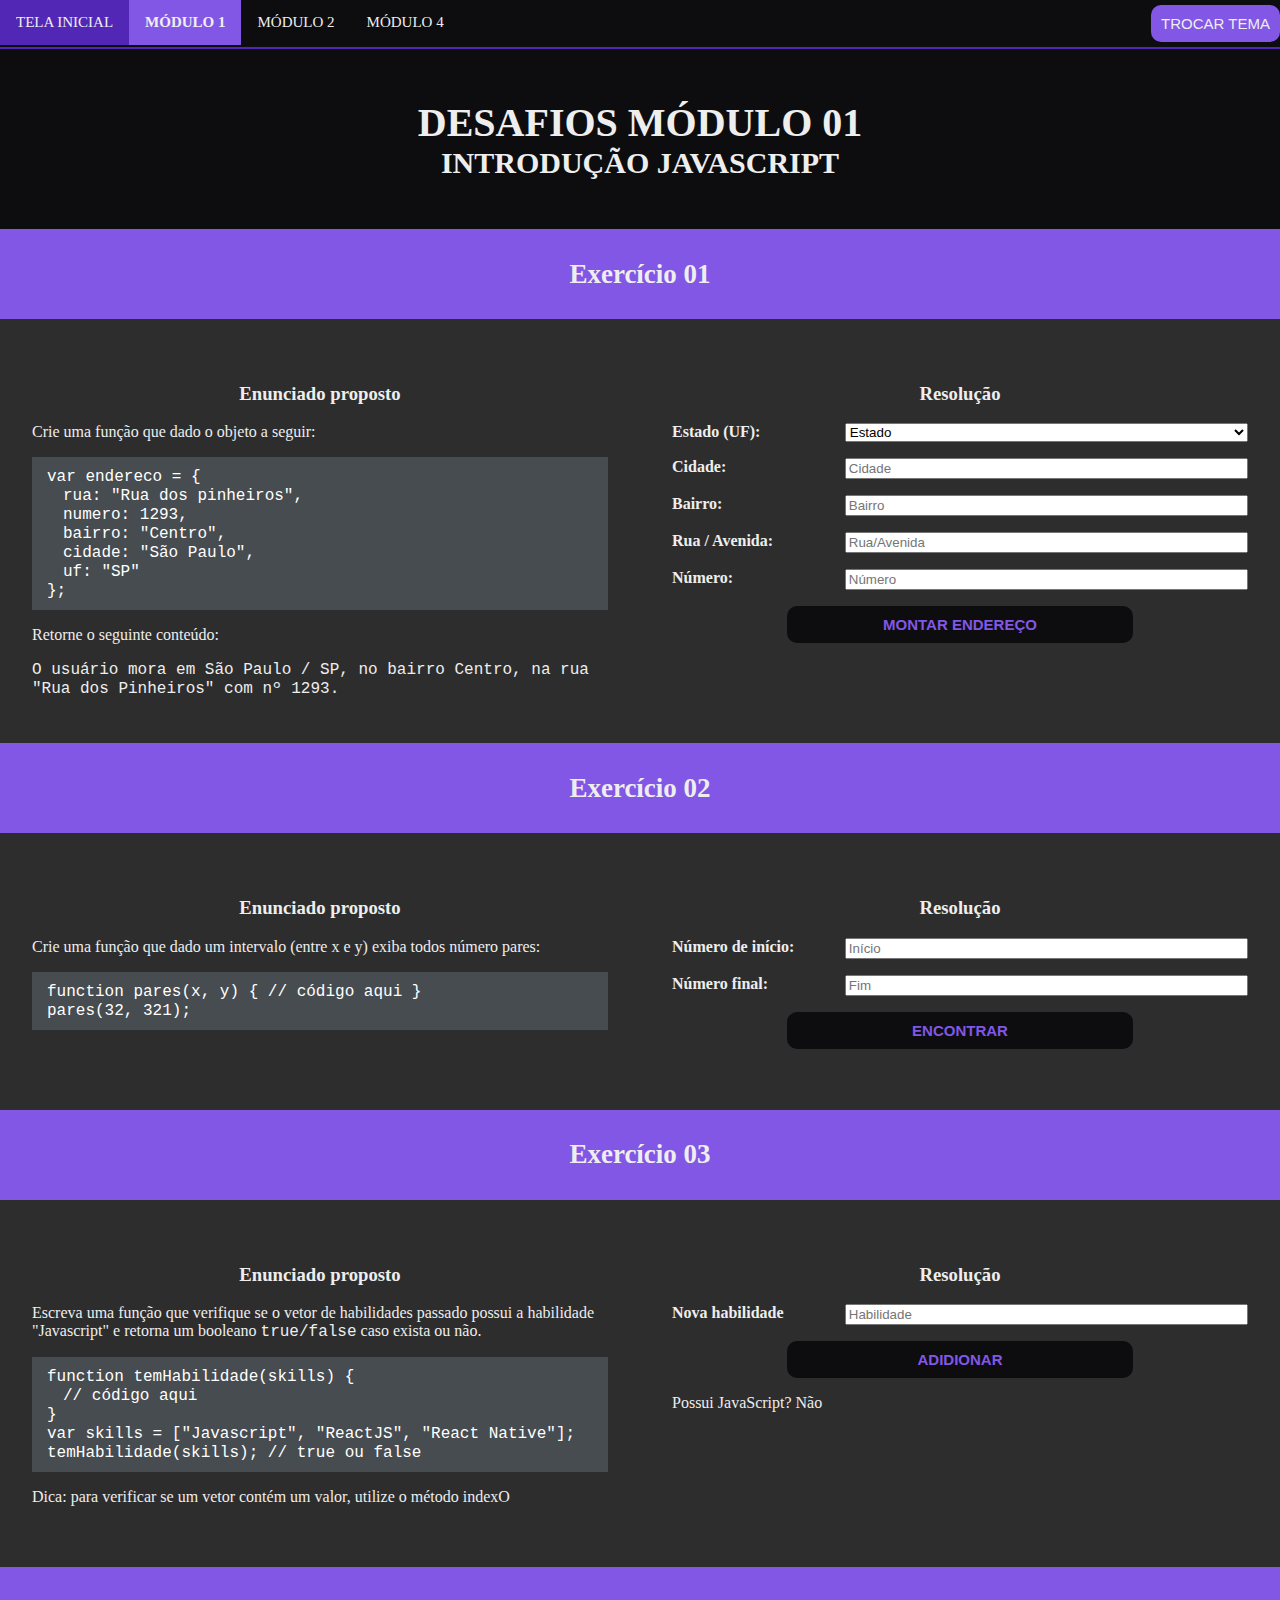
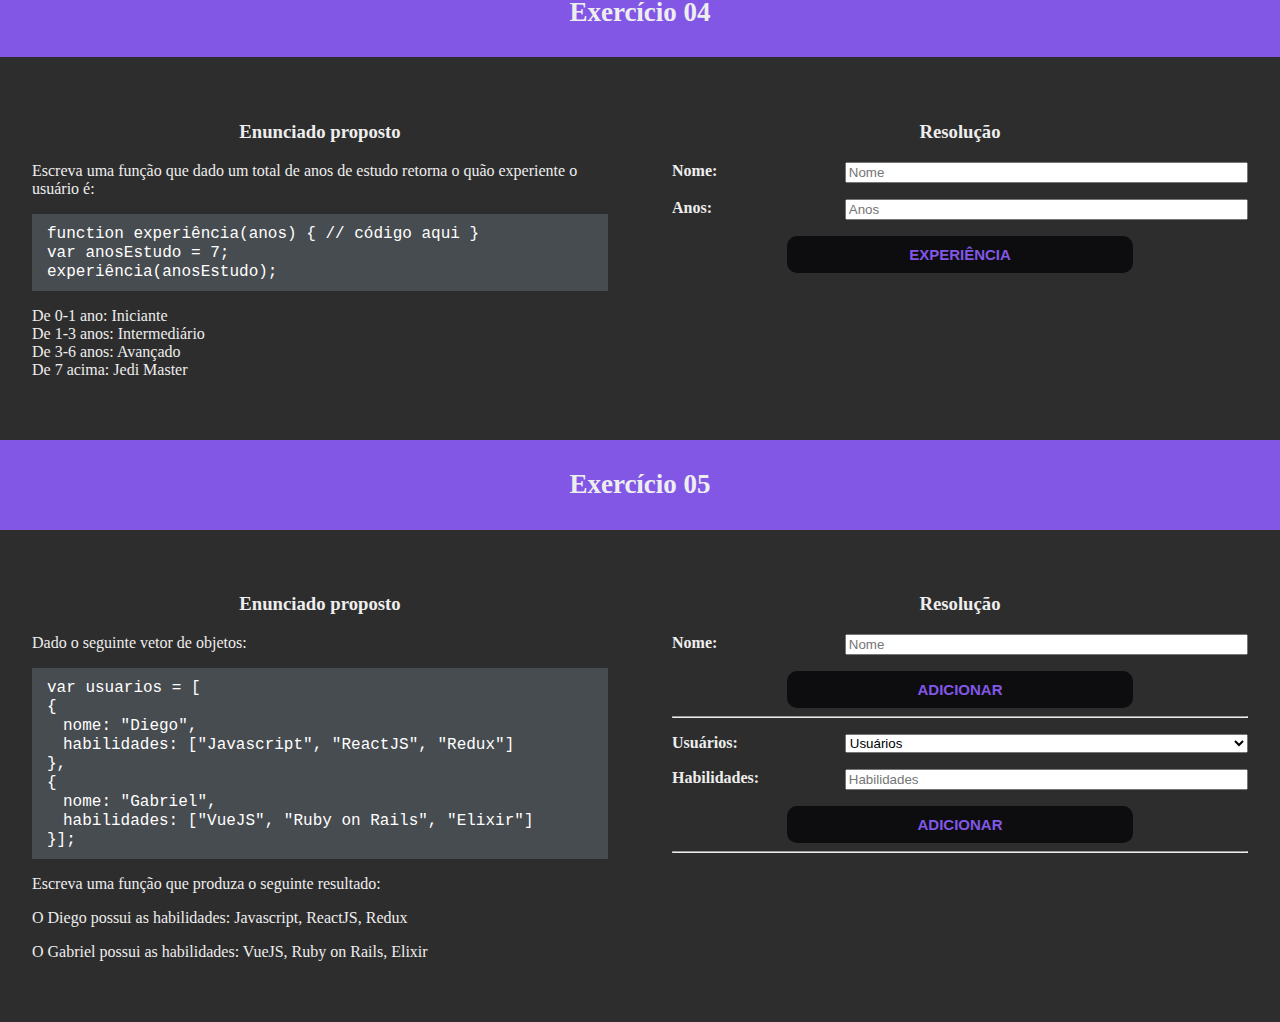
==== commit a9bcf583: "Adicionando tema escuro" ====
--- a/Desafios/modulo1.html
+++ b/Desafios/modulo1.html
@@ -4,7 +4,7 @@
     <meta charset="UTF-8">
     <meta name="viewport" content="width=device-width, initial-scale=1.0">
     <meta name="author" content="João Almeida">
-    
+
     <link rel="stylesheet" type="text/css" href="../styles/style.css">
     <link rel="stylesheet" type="text/css" href="../styles/form.css">
 
@@ -13,7 +13,7 @@
 </head>
 <body>
     <header>
-        <nav id="navMenu">
+        <nav id="menuArea">
         </nav>
         <div class="headerDesafios">
             <h1>Desafios módulo 01</h1>
@@ -235,7 +235,7 @@
     </main>
     <script src="../script/menu.js"></script>
     <script type="application/javascript">
-        
+
         /* Exercício 01 */
         function montaEndereco() {
             event.preventDefault();
@@ -263,7 +263,7 @@
             const address = "O usuário mora em " + getCity + " / " + getState +
                 ", no bairro " + getNeighborhood + ", na rua " + getStreet
                 + " nº " + getNumber;
-            
+
             spanEndereco.innerHTML = address;
             spanEndereco.removeAttribute('style');
         };
@@ -296,10 +296,10 @@
             while (x <= y) {
                 if (x % 2 == 0)
                     list.push(x);
-                
+
                 x += 1;
             }
-            
+
             if (list.length > 0)
                 spanResult.innerText = 'Números pares: ' + list;
             else
@@ -318,17 +318,17 @@
             const hability = document.getElementById('txtNewHability').value;
             if (habilities.indexOf(hability) == -1){
                 habilities.push(hability);
-                
+
                 const itemList = document.createElement('li');
                 itemList.innerText = hability;
                 itemList.id = hability;
-                
+
                 const listHability = document.getElementById('listHabilities');
                 listHability.appendChild(itemList);
             }
 
             const search = habilities.indexOf('JavaScript');
-            
+
             if(search != -1){
                 document.getElementById('spanExists').innerText = 'Possui JavaScript? Sim';
             } else {
@@ -344,7 +344,7 @@
             const name = document.getElementById('txtName').value;
             var age = document.getElementById('txtAge').value;
             const spanExperience = document.getElementById('spanExperience');
-            
+
             if (age == '' || name == ''){
                 spanExperience.innerText = 'Preencha todos os campos.';
                 spanExperience.style.color = 'red';
@@ -354,7 +354,7 @@
             var experiency;
             if (age < 0) {
                 spanExperience.innerText = "O número de anos precisa ser maior ou igual a 0.";
-                spanExperience.style.color = 'red';                
+                spanExperience.style.color = 'red';
                 return;
             }
             else if (age >= 0 && age < 1)
@@ -376,27 +376,27 @@
             event.stopPropagation();
 
             var user = document.getElementById('txtUser');
-            
+
             if (user.value == null || user.value == undefined || user.value == ''){
                 alert('Preencha o campo com o nome!');
                 return;
             }
 
             const inputHiden = document.getElementById('inputHiden');
-            
+
             var valor = 1;
             if (inputHiden.value != '')
                 valor = parseInt(inputHiden.value);
 
             const name = user.value;
             var newItem = `<option value="${valor}">${name}</option>`;
-            
+
             user.value = null;
-            
+
             const ddlUsers = document.getElementById('ddlUsers');
             ddlUsers.innerHTML += newItem;
             inputHiden.value = valor + 1;
-            
+
             newItem = `<li value="${valor}">${name}`;
             newItem += `<ul id="ul_${valor}"></ul>`;
             newItem += '</li>';
@@ -422,7 +422,7 @@
                 erro.innerText = 'Preencha todos os campos';
                 return;
             }
-            
+
             const ulUser = document.getElementById(`ul_${user.value}`);
             var habilityUser = ulUser.innerHTML;
             habilityUser += `<li>${hability.value}</li>`;
@@ -435,4 +435,4 @@
 
     </script>
 </body>
-</html>+</html>
--- a/styles/style.css
+++ b/styles/style.css
@@ -9,14 +9,30 @@
     --color-red: red;
 }
 
+* {
+  box-sizing: border-box;
+}
+
 html, body {
     font-size: 10px;
+}
+
+body {
     color: var(--color-black);
     background-color: var(--color-white-gray);
 }
 
+body.darkTheme {
+  background-color: #2d2d2d;
+  color: var(--color-white-gray);
+}
+
+body.darkTheme li > a {
+  color: var(--color-primary) !important;
+}
+
 html, body, h1, h2 {
-    margin: 0;   
+    margin: 0;
 }
 
 header {
@@ -29,7 +45,7 @@
     min-height: 20vh;
     padding-top: 15px;
     padding-bottom: 15px;
-    
+
     font-size: 2rem;
     text-transform: uppercase;
     font-weight: bold;
@@ -47,7 +63,7 @@
     border-bottom: 2px solid var(--color-dark-purple);
 }
 
-nav a {
+nav a, #btnTheme {
     float: left;
     display: block;
     color: var(--color-white-gray);
@@ -63,9 +79,20 @@
 }
 
 nav a.active {
-    background-color: var(--color-primary);
-    font-weight: bold;
-    cursor: default;
+  background-color: var(--color-primary);
+  font-weight: bold;
+  cursor: default;
+}
+
+#btnTheme {
+  float: right;
+  margin: 0.5rem 0;
+  padding: 1rem;
+  border: 0;
+  border-radius: 10px;
+
+  background-color: var(--color-primary);
+  text-transform: inherit;
 }
 
 main {
@@ -75,6 +102,7 @@
 .wrapper {
     box-sizing: border-box;
     width: 90%;
+    max-width: 1260px;
     margin: 5vh auto;
 }
 
@@ -83,16 +111,16 @@
     bottom: 0;
     right: 0;
     left: 0;
-    
+
     border-top: 0.3rem solid var(--color-dark-purple);
     color: var(--color-white-gray);
     background-color: var(--color-black);
     padding-top: 3%;
     padding-bottom: 3%;
-    
-    text-align: center;
-    font-size: 1.6rem;
-    font-style: italic;    
+
+    text-align: center;
+    font-size: 1.6rem;
+    font-style: italic;
 }
 
 footer i {
@@ -104,6 +132,10 @@
     background-color: #474C50;
     color: white;
     padding: 10px 15px;
+}
+
+code {
+  font-family: 'Fira Code', 'Consola', monospace;
 }
 
 .exerciseNumber {
@@ -169,7 +201,7 @@
     border-radius: 8px;
     background-color: var(--color-primary);
     color: var(--color-white-gray);
-    
+
     text-transform: uppercase;
     text-decoration: none;
     font-weight: bold;
@@ -211,13 +243,13 @@
     html, body {
         font-size: 8px;
     }
-    
+
     nav a {
         width: 100%;
         border: 1px solid var(--color-primary);
     }
-    
+
     .grade {
-        grid-template-columns: 100% 
+        grid-template-columns: 100%
     }
 }
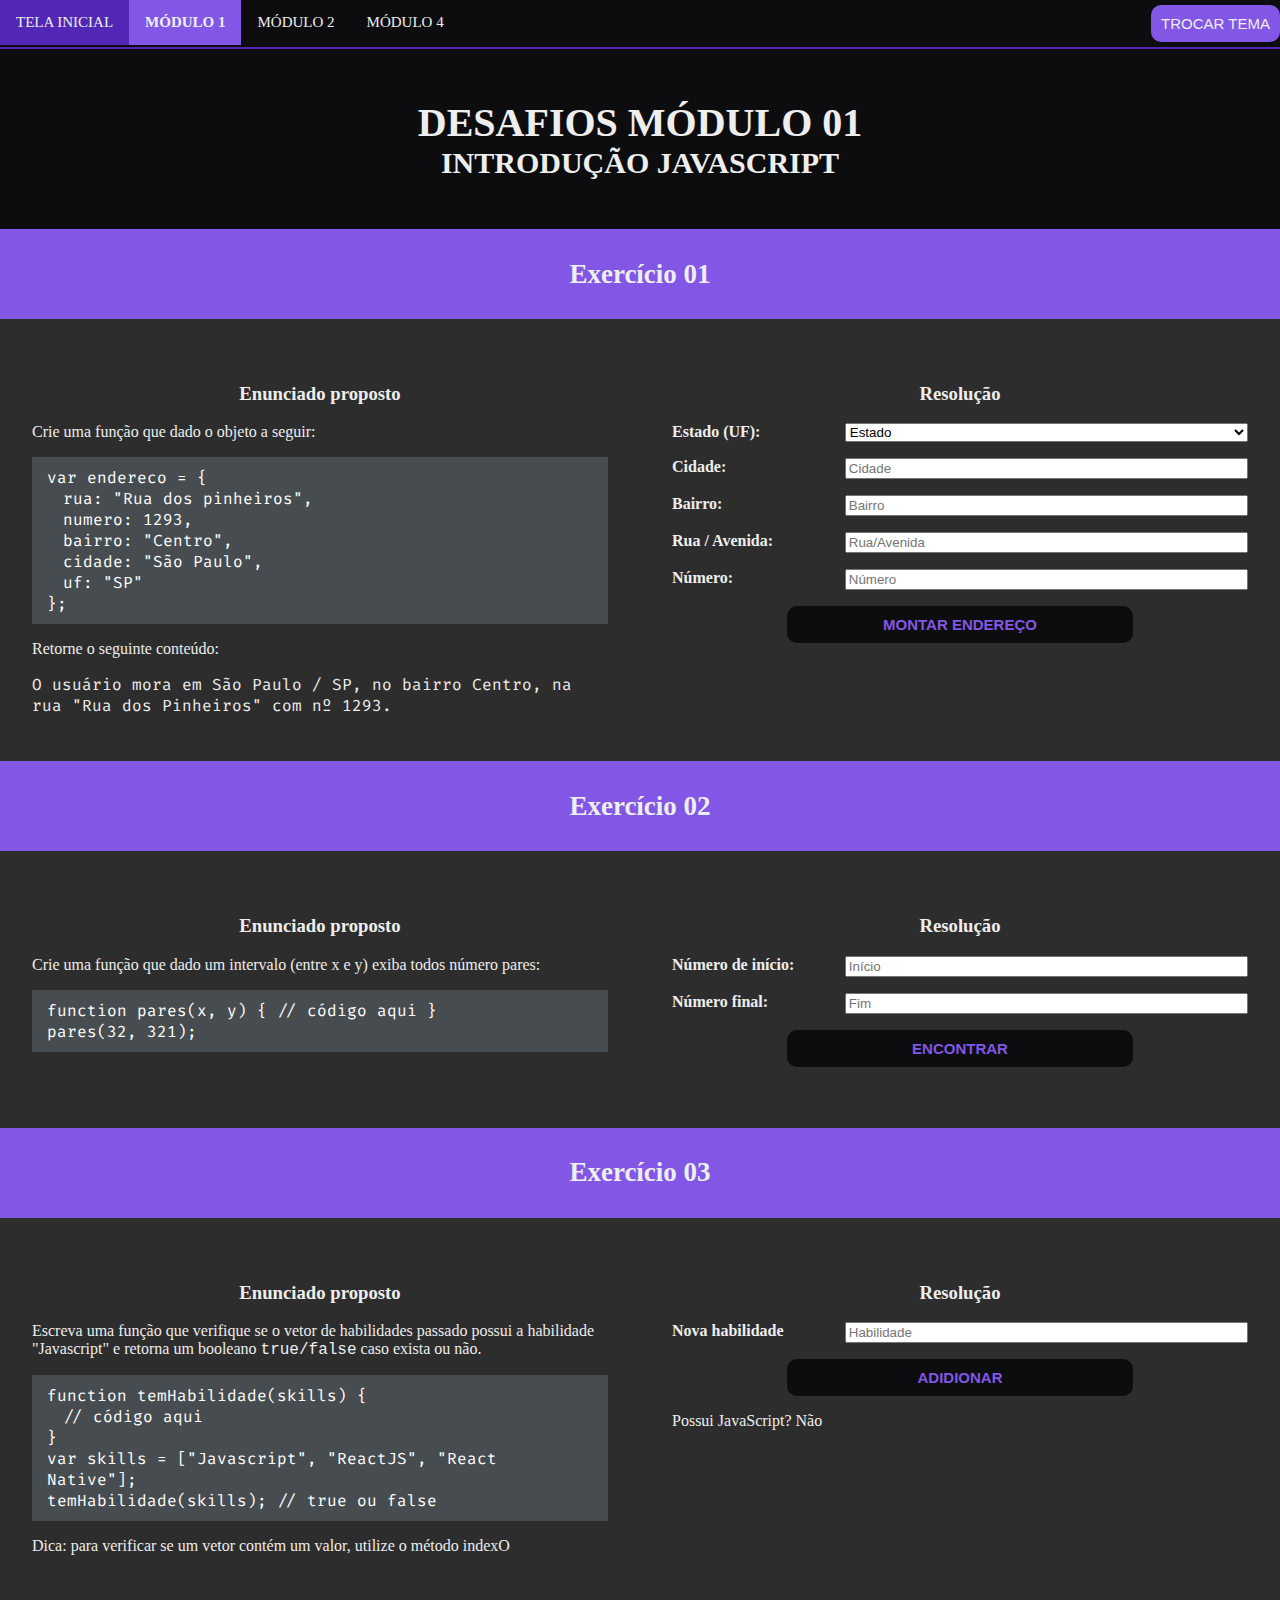
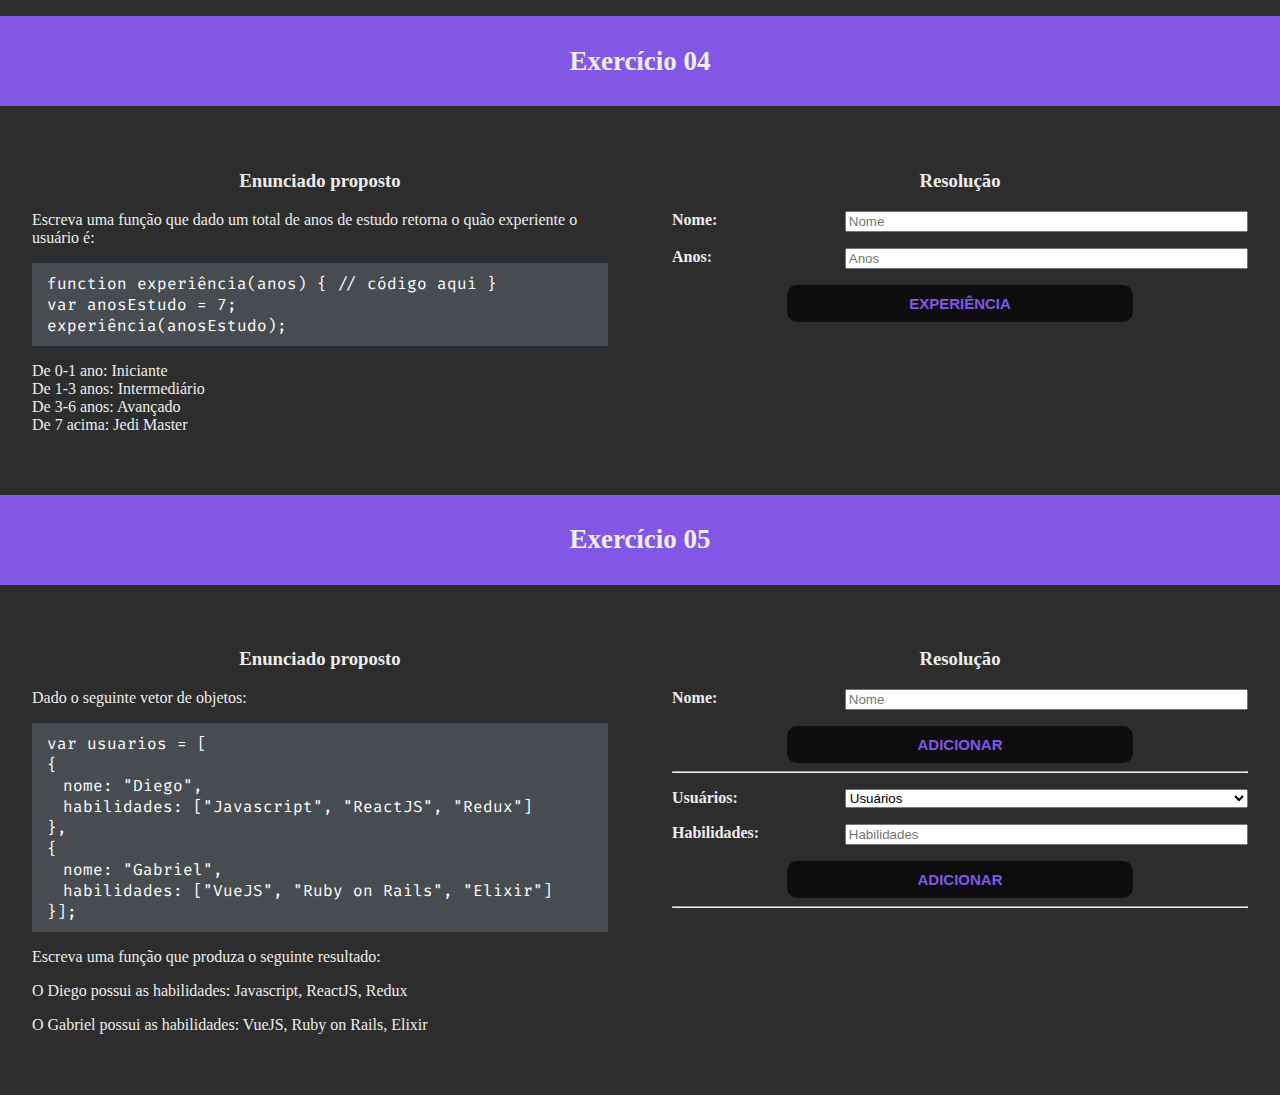
==== commit ebb43a9d: "Ajustes" ====
--- a/Desafios/modulo1.html
+++ b/Desafios/modulo1.html
@@ -7,6 +7,9 @@
 
     <link rel="stylesheet" type="text/css" href="../styles/style.css">
     <link rel="stylesheet" type="text/css" href="../styles/form.css">
+    <link rel="stylesheet"
+      href="https://fonts.googleapis.com/css2?family=Fira+Code&display=swap"
+    >
 
     <link rel="shortcut icon" href="../img/favicon.png" type="image/png">
     <title>Módulo 1</title>
@@ -233,7 +236,7 @@
             </section>
         </div>
     </main>
-    <script src="../script/menu.js"></script>
+    <script src="../script/main.js"></script>
     <script type="application/javascript">
 
         /* Exercício 01 */
--- a/styles/form.css
+++ b/styles/form.css
@@ -29,6 +29,7 @@
     border: none;
     border-radius: 10px;
     transition: 300ms;
+    cursor: pointer;
 }
 
 .btnForm:hover {
@@ -44,4 +45,4 @@
 
 li input {
     width: auto;
-}+}
